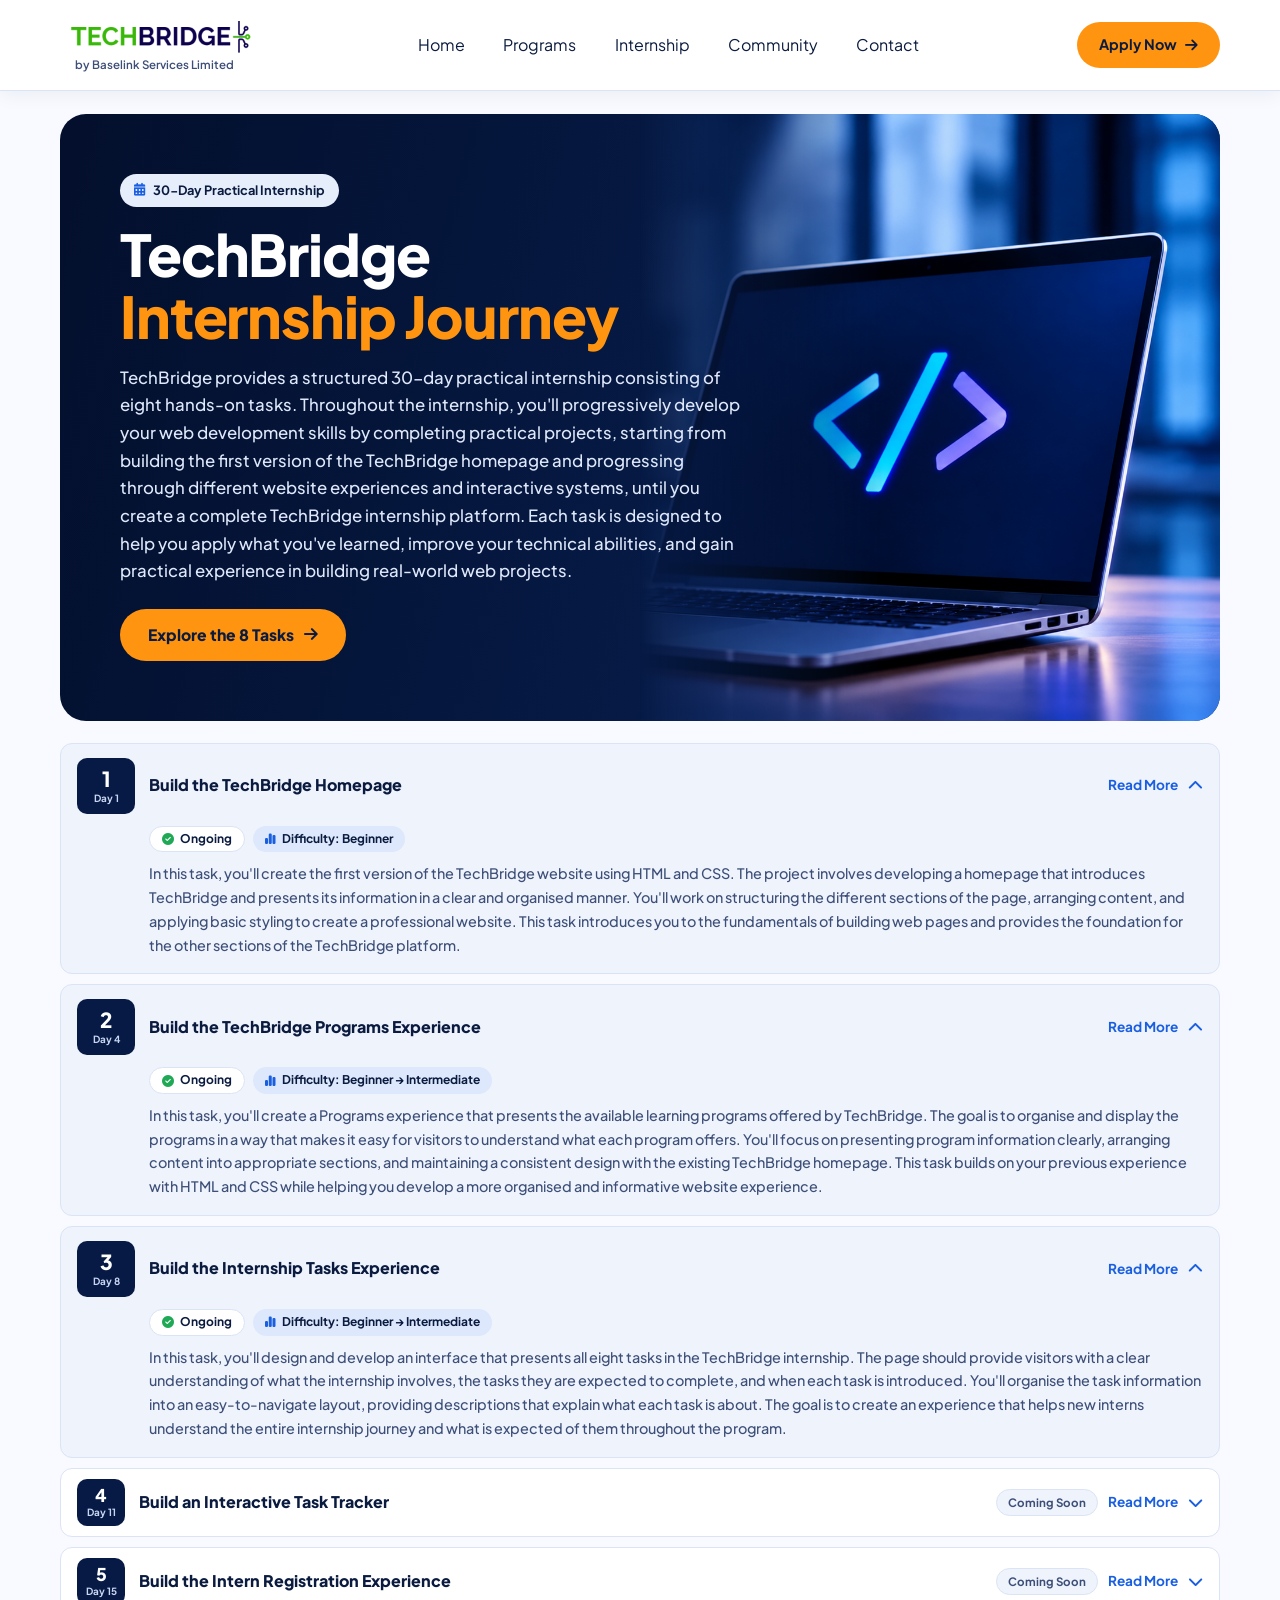
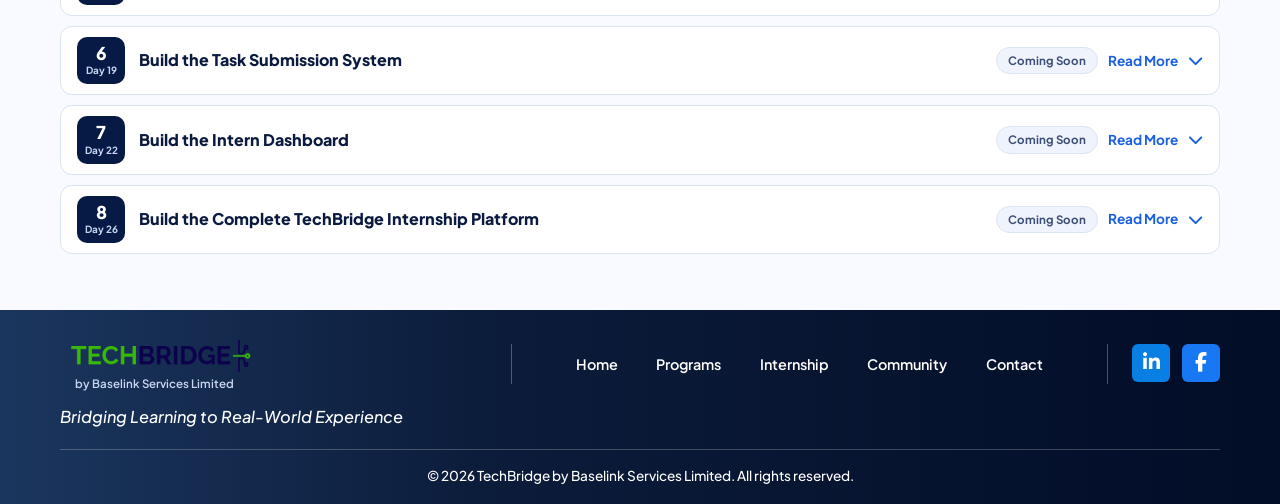
==== internship.html @ 8b92246d "another page add and css update" ====
<!DOCTYPE html>
<html lang="en">
<head>
    <meta charset="UTF-8">
    <meta name="viewport" content="width=device-width, initial-scale=1.0">
    <title>Document</title>

    <link rel="stylesheet" href="main.css">
    <link rel="stylesheet" href="https://cdnjs.cloudflare.com/ajax/libs/font-awesome/6.5.1/css/all.min.css">
    <script src="https://code.jquery.com/jquery-3.7.1.min.js" defer></script>
    <script src="index.js" defer></script>
</head>
<body>

        <!-- ============ WEBSITE HEADER ============ -->
    <header class="site-header">

        <div class="logo-container">

            <img src="./techbridge-logo.png" alt="TechBridge Logo" class="brand-logo">
            <span class="brand-text">
                <span class="brand-parent">by Baselink Services Limited</span>
            </span>
        </div>    
 
        <nav class="header-nav header-toggle" aria-label="Main">
            <ul class="nav-trail">
                <li><a href="./index.html">Home</a></li>
                <li><a href="./programs.html">Programs</a></li>
                <li><a href="./internship.html">Internship</a></li>
                <li><a href="https://forms.gle/ZUnPYYG6onzdQqAy8" target="_blank" rel="noopener noreferrer">Community</a></li>
                <li><a href="#contact">Contact</a></li>
            </ul>
        </nav>
 
        <a href="https://forms.gle/ZUnPYYG6onzdQqAy8" target="_blank" class="header-cta">
            Apply Now
            <i class="fa-solid fa-arrow-right" aria-hidden="true"></i>
        </a>

        <button class="menu-btn" aria-label="Open navigation menu">
            <i class="fa-solid fa-bars"></i>
        </button>
 
    </header>
    
    <main> 

    <!-- HERO SECTION -->
    <section class="hero">

        <div class="hero-content">

            <span class="hero-badge">
                <i class="fa-solid fa-calendar-days"></i>
                30-Day Practical Internship
            </span>

            <h1>
                TechBridge
                <span>Internship Journey</span>
            </h1>

            <p>
                TechBridge provides a structured 30-day practical internship
                consisting of eight hands-on tasks. Throughout the internship,
                you'll progressively develop your web development skills by
                completing practical projects, starting from building the first
                version of the TechBridge homepage and progressing through
                different website experiences and interactive systems, until
                you create a complete TechBridge internship platform. Each
                task is designed to help you apply what you've learned, improve
                your technical abilities, and gain practical experience in
                building real-world web projects.
            </p>

            <a href="#tasks" class="button">
                Explore the 8 Tasks
                <i class="fa-solid fa-arrow-right"></i>
            </a>

        </div>

        <div class="hero-image">
           <img
             src="./Laptop with Glowing Code Brackets.png"
             alt="A laptop on a desk showing a code symbol on its screen"
            >
        </div>

    </section>


    <!-- INTERNSHIP TASKS SECTION -->
    <section class="tasks-section" id="tasks">

        <div class="task-list">


            <!-- TASK 1 -->
            <details class="task-card" open>

                <summary class="task-header">

                    <span class="task-number">1</span>

                    <span class="task-day">Day 1</span>

                    <h3>Build the TechBridge Homepage</h3>

                    <span class="read-more ongoing-readmore">
                        Read More
                        <i class="fa-solid fa-chevron-down"></i>
                    </span>

                </summary>

                <div class="task-details">

                    <div class="task-information">

                        <span class="task-status ongoing">
                            <i class="fa-solid fa-circle-check"></i>
                            Ongoing
                        </span>

                        <span class="task-level">
                            <i class="fa-solid fa-chart-simple"></i>
                            Difficulty: Beginner
                        </span>

                    </div>

                    <p>
                        In this task, you'll create the first version of
                        the TechBridge website using HTML and CSS. The
                        project involves developing a homepage that
                        introduces TechBridge and presents its information
                        in a clear and organised manner. You'll work on
                        structuring the different sections of the page,
                        arranging content, and applying basic styling to
                        create a professional website. This task introduces
                        you to the fundamentals of building web pages and
                        provides the foundation for the other sections
                        of the TechBridge platform.
                    </p>

                </div>

            </details>


            <!-- TASK 2 -->
            <details class="task-card" open>

                <summary class="task-header">

                    <span class="task-number">2</span>

                    <span class="task-day">Day 4</span>

                    <h3>Build the TechBridge Programs Experience</h3>

                    <span class="read-more ongoing-readmore">
                        Read More
                        <i class="fa-solid fa-chevron-down"></i>
                    </span>

                </summary>

                <div class="task-details">

                    <div class="task-information">

                        <span class="task-status ongoing">
                            <i class="fa-solid fa-circle-check"></i>
                            Ongoing
                        </span>

                        <span class="task-level">
                            <i class="fa-solid fa-chart-simple"></i>
                            Difficulty: Beginner → Intermediate
                        </span>

                    </div>

                    <p>
                        In this task, you'll create a Programs experience
                        that presents the available learning programs
                        offered by TechBridge. The goal is to organise
                        and display the programs in a way that makes
                        it easy for visitors to understand what each
                        program offers. You'll focus on presenting
                        program information clearly, arranging content
                        into appropriate sections, and maintaining a
                        consistent design with the existing TechBridge
                        homepage. This task builds on your previous
                        experience with HTML and CSS while helping you
                        develop a more organised and informative
                        website experience.
                    </p>

                </div>

            </details>


            <!-- TASK 3 -->
            <details class="task-card" open>

                <summary class="task-header">

                    <span class="task-number">3</span>

                    <span class="task-day">Day 8</span>

                    <h3>Build the Internship Tasks Experience</h3>

                    <span class="read-more ongoing-readmore">
                        Read More
                        <i class="fa-solid fa-chevron-down"></i>
                    </span>

                </summary>

                <div class="task-details">

                    <div class="task-information">

                        <span class="task-status ongoing">
                            <i class="fa-solid fa-circle-check"></i>
                            Ongoing
                        </span>

                        <span class="task-level">
                            <i class="fa-solid fa-chart-simple"></i>
                            Difficulty: Beginner → Intermediate
                        </span>

                    </div>

                    <p>
                        In this task, you'll design and develop an
                        interface that presents all eight tasks in the
                        TechBridge internship. The page should provide
                        visitors with a clear understanding of what the
                        internship involves, the tasks they are expected
                        to complete, and when each task is introduced.
                        You'll organise the task information into an
                        easy-to-navigate layout, providing descriptions
                        that explain what each task is about. The goal
                        is to create an experience that helps new interns
                        understand the entire internship journey and
                        what is expected of them throughout the program.
                    </p>

                </div>

            </details>


            <!-- TASK 4 -->
            <details class="task-card">

                <summary class="task-header">

                    <span class="task-number">4</span>

                    <span class="task-day">Day 11</span>

                    <h3>Build an Interactive Task Tracker</h3>

                    <span class="read-more">
                        Read More
                        <i class="fa-solid fa-chevron-down"></i>
                    </span>

                </summary>

                <div class="task-details">

                    <div class="task-information">

                        <span class="task-status coming-soon">
                            <i class="fa-regular fa-clock"></i>
                            Coming Soon
                        </span>

                        <span class="task-level">
                            <i class="fa-solid fa-chart-simple"></i>
                            Difficulty: Intermediate
                        </span>

                    </div>

                    <p>
                        In this task, you'll use JavaScript to make the
                        internship task experience interactive and allow
                        interns to track their progress. The task involves
                        introducing functionality that enables users to
                        monitor the tasks they have completed and keep
                        track of their progress throughout the internship.
                        Rather than simply displaying task information,
                        you'll develop an interactive experience that
                        responds to user actions and makes it easier
                        for interns to follow their learning journey.
                    </p>

                </div>

            </details>


            <!-- TASK 5 -->
            <details class="task-card">

                <summary class="task-header">

                    <span class="task-number">5</span>

                    <span class="task-day">Day 15</span>

                    <h3>Build the Intern Registration Experience</h3>

                    <span class="read-more">
                        Read More
                        <i class="fa-solid fa-chevron-down"></i>
                    </span>

                </summary>

                <div class="task-details">

                    <div class="task-information">

                        <span class="task-status coming-soon">
                            <i class="fa-regular fa-clock"></i>
                            Coming Soon
                        </span>

                        <span class="task-level">
                            <i class="fa-solid fa-chart-simple"></i>
                            Difficulty: Intermediate
                        </span>

                    </div>

                    <p>
                        In this task, you'll create a professional
                        registration and onboarding interface for
                        TechBridge interns. The experience should provide
                        a clear and organised way for prospective interns
                        to begin their registration process. You'll focus
                        on presenting the registration interface in a
                        user-friendly manner, arranging the necessary
                        registration elements and ensuring that the
                        process is easy to understand and navigate.
                        The aim is to create a professional entry point
                        through which individuals can begin their
                        TechBridge internship experience.
                    </p>

                </div>

            </details>


            <!-- TASK 6 -->
            <details class="task-card">

                <summary class="task-header">

                    <span class="task-number">6</span>

                    <span class="task-day">Day 19</span>

                    <h3>Build the Task Submission System</h3>

                    <span class="read-more">
                        Read More
                        <i class="fa-solid fa-chevron-down"></i>
                    </span>

                </summary>

                <div class="task-details">

                    <div class="task-information">

                        <span class="task-status coming-soon">
                            <i class="fa-regular fa-clock"></i>
                            Coming Soon
                        </span>

                        <span class="task-level">
                            <i class="fa-solid fa-chart-simple"></i>
                            Difficulty: Intermediate
                        </span>

                    </div>

                    <p>
                        This task involves creating an interface through
                        which interns can prepare and submit their
                        completed task work. You'll develop a structured
                        submission experience that gives interns a
                        dedicated place to present their work for review.
                        The interface should make the submission process
                        understandable and straightforward, allowing
                        users to identify where and how to submit their
                        completed tasks. This adds another important
                        component to the TechBridge platform by providing
                        a dedicated experience for handling internship
                        submissions.
                    </p>

                </div>

            </details>


            <!-- TASK 7 -->
            <details class="task-card">

                <summary class="task-header">

                    <span class="task-number">7</span>

                    <span class="task-day">Day 22</span>

                    <h3>Build the Intern Dashboard</h3>

                    <span class="read-more">
                        Read More
                        <i class="fa-solid fa-chevron-down"></i>
                    </span>

                </summary>

                <div class="task-details">

                    <div class="task-information">

                        <span class="task-status coming-soon">
                            <i class="fa-regular fa-clock"></i>
                            Coming Soon
                        </span>

                        <span class="task-level">
                            <i class="fa-solid fa-chart-simple"></i>
                            Difficulty: Intermediate → Advanced Beginner
                        </span>

                    </div>

                    <p>
                        In this task, you'll create a dashboard that
                        allows interns to view their profile, internship
                        progress, assigned tasks, and submissions.
                        The dashboard should bring these important
                        details together in one organised interface,
                        giving interns a central place to access
                        information about their activities and progress.
                        You'll focus on arranging the different
                        information in a clear and understandable
                        manner, creating an interface that makes it
                        easier for interns to manage and follow their
                        participation in the TechBridge internship.
                    </p>

                </div>

            </details>


            <!-- TASK 8 -->
            <details class="task-card">

                <summary class="task-header">

                    <span class="task-number">8</span>

                    <span class="task-day">Day 26</span>

                    <h3>Build the Complete TechBridge Internship Platform</h3>

                    <span class="read-more">
                        Read More
                        <i class="fa-solid fa-chevron-down"></i>
                    </span>

                </summary>

                <div class="task-details">

                    <div class="task-information">

                        <span class="task-status coming-soon">
                            <i class="fa-regular fa-clock"></i>
                            Coming Soon
                        </span>

                        <span class="task-level">
                            <i class="fa-solid fa-chart-simple"></i>
                            Difficulty: Intermediate → Advanced Beginner
                        </span>

                    </div>

                    <p>
                        This is the final task of the internship. You'll
                        bring together the different components developed
                        throughout the previous tasks to create a complete
                        TechBridge internship platform. This involves
                        combining the homepage, Programs experience,
                        Internship Tasks experience, interactive task
                        tracker, registration experience, task submission
                        system, and intern dashboard into one connected
                        platform. The objective is to bring the individual
                        projects together into a unified website that
                        presents the complete TechBridge internship
                        experience.
                    </p>

                </div>

            </details>


        </div>

    </section>

</main>


    <!-- ============ SITE FOOTER ============ -->
    <footer class="site-footer">
 
        <div class="footer-top">
 
            <div class="footer-identity">
                <a href="./index.html" class="brand-lockup" aria-label="TechBridge by Baselink Services Limited, home">
                     <img src="./techbridge-logo.png" alt="TechBridge Logo" class="brand-logo">
                    <span class="brand-text">
                        <span class="brand-parent">by Baselink Services Limited</span>
                    </span>
                </a>
                <p class="footer-motto">Bridging Learning to Real-World Experience</p>
            </div>
 
            <nav class="footer-nav" aria-label="Footer">
                <ul class="footer-trail">
                    <li><a href="./index.html">Home</a></li>
                    <li><a href="./programs.html">Programs</a></li>
                    <li><a href="./internship.html">Internship</a></li>
                    <li><a href="https://forms.gle/ZUnPYYG6onzdQqAy8" target="_blank" rel="noopener noreferrer">Community</a></li>
                    <li><a href="index.html#contact">Contact</a></li>
                </ul>
            </nav>
 
            <ul class="footer-socials">
                <li>
                    <a href="https://www.linkedin.com/company/techbridge-services/ " target="_blank" rel="noopener" aria-label="TechBridge on LinkedIn">
                        <i class="fa-brands fa-linkedin-in" aria-hidden="true"></i>
                    </a>
                </li>
                <li>
                    <a href="https://www.facebook.com/p/Baselink-Services-100066771475783/" target="_blank" rel="noopener" aria-label="TechBridge on Facebook">
                        <i class="fa-brands fa-facebook-f" aria-hidden="true"></i>
                    </a>
                </li>
            </ul>
 
        </div>
 
        <div class="footer-copyright">
            <small>&copy; 2026 TechBridge by Baselink Services Limited. All rights reserved.</small>
        </div>
 
    </footer>

</body>
</html>
---- main.css ----
/* Keep @import as the very first rule or browsers ignore it */
@import url('https://fonts.googleapis.com/css2?family=Plus+Jakarta+Sans:wght@500;600;700;800&display=swap');

/* =====================================================
   DESIGN TOKENS
===================================================== */
:root {
    /* Navy family (hero, spotlight banner, footer) */
    --navy-950: #030f2c;
    --navy-900: #061a45;
    --navy-800: #0a2a66;

    /* Text */
    --ink: #0b1b3f;
    --ink-soft: #3d4f78;

    /* Accents */
    --blue: #1a5fe0;
    --indigo: #4b3fe0;
    --amber: #ff9410;
    --amber-deep: #f58300;

    /* Surfaces */
    --surface: #f8faff;
    --panel: #eef3fc;
    --panel-edge: #dbe4f5;
    --divider: #b9c4da;

    /* Brand icons */
    --whatsapp: #1fa855;
    --mail-blue: #0b4fd4;
    --linkedin: #0a7fe3;
    --facebook: #1877f2;

    --font-main: 'Plus Jakarta Sans', system-ui, -apple-system, 'Segoe UI', Roboto, sans-serif;

    /* Layout */
    --gutter: clamp(16px, 4.2vw, 52px);
    --page-max: 1160px;
    --bleed: max(var(--gutter), calc((100% - var(--page-max)) / 2));
}


/* =====================================================
   BASE
===================================================== */
*,
*::before,
*::after {
    box-sizing: border-box;
}

html {
    -webkit-text-size-adjust: 100%;
    scroll-behavior: smooth;
}

body {
    margin: 0;
    background: var(--surface);
    color: var(--ink);
    font-family: var(--font-main);
    font-size: 1rem;
    line-height: 1.5;
    -webkit-font-smoothing: antialiased;
}

h1, h2, h3, p, ul {
    margin: 0;
}

ul {
    padding: 0;
    list-style: none;
}

a {
    color: inherit;
    text-decoration: none;
}

img {
    display: block;
    max-width: 100%;
    height: auto;
}

:focus-visible {
    outline: 3px solid var(--amber);
    outline-offset: 3px;
}

.visually-hidden {
    position: absolute;
    width: 1px;
    height: 1px;
    margin: -1px;
    padding: 0;
    overflow: hidden;
    clip: rect(0 0 0 0);
    white-space: nowrap;
    border: 0;
}

.logo-container{
    display: flex;
    flex-direction: column;
}

/* Shared logo + name styles (header and footer) */
.brand-logo {
    width: 200px;
    height: 40px;
    flex-shrink: 0;
    object-fit: cover;
    flex-shrink: 0;
}

.brand-text {
    display: flex;
    flex-direction: column;
    line-height: 1.1;
}

.brand-name {
    font-size: 1.7rem;
    font-weight: 800;
    letter-spacing: -0.02em;
    color: var(--ink);
}

.brand-parent {
    margin-left: 15px;
    font-size: 0.72rem;
    font-weight: 600;
    color: var(--ink-soft);
}


/* =====================================================
   SITE HEADER
===================================================== */
.site-header {
    position: sticky;
    top: 0;
    z-index: 100;
    display: flex;
    align-items: center;
    gap: 12px;
    min-height: 90px;
    padding-inline: var(--bleed);
    background: #fff;
    box-shadow: 0 1px 0 var(--panel-edge), 0 6px 18px rgba(6, 26, 69, 0.05);
}

/* Hamburger: hidden on desktop */
.site-header .fa-bars {
    display: none;
    padding: 8px;
    font-size: 1.6rem;
    color: var(--ink);
    cursor: pointer;
}

.header-nav {
    margin-inline: auto;
}

.nav-trail {
    display: flex;
    align-items: center;
    gap: clamp(1.4rem, 3vw, 2.6rem);
}

.nav-list {
    position: relative;
    display: block;
    padding-block: 25px;
    font-size: 0.95rem;
    font-weight: 600;
    color: var(--ink);
    transition: color 0.2s ease;
}

.nav-list:hover {
    color: var(--blue);
}

/* Active page underline */
.nav-list[aria-current="page"]::after {
    content: "";
    position: absolute;
    right: -6px;
    bottom: 0;
    left: -6px;
    height: 3px;
    border-radius: 3px 3px 0 0;
    background: var(--blue);
}

.header-cta {
    display: inline-flex;
    align-items: center;
    gap: 8px;
    padding: 12px 22px;
    border-radius: 999px;
    background: var(--amber);
    color: var(--ink);
    font-size: 0.9rem;
    font-weight: 700;
    white-space: nowrap;
    transition: background 0.2s ease;
}

.header-cta:hover {
    background: var(--amber-deep);
}

.menu-btn{
    display: none;
}


/* =====================================================
   HERO
===================================================== */
.hero-stage {
    position: relative;
    overflow: hidden;
    padding: clamp(48px, 6vw, 70px) var(--bleed) clamp(72px, 9vw, 112px);
    background: linear-gradient(105deg, var(--navy-950) 0%, var(--navy-900) 55%, var(--navy-800) 100%);
    color: #fff;
}

/* Curved white edge along the bottom of the hero */
.hero-stage::after {
    content: "";
    position: absolute;
    right: -10%;
    bottom: -25px;
    left: -10%;
    z-index: 3;
    height: clamp(36px, 6vw, 80px);
    border-radius: 50% 50% 0 0 / 100% 100% 0 0;
    background: var(--surface);
}

.hero-pitch {
    position: relative;
    z-index: 2;
    max-width: 640px;
}

.hero-title {
    font-weight: 800;
    line-height: 1.08;
    letter-spacing: -0.02em;
}

.hero-brandname,
.hero-promise {
    display: block;
}

.hero-brandname {
    font-size: clamp(2.5rem, 5.2vw, 4rem);
}

.hero-promise {
    margin-top: 4px;
    font-size: clamp(1.7rem, 4.1vw, 3.1rem);
}

.hero-promise-highlight {
    color: var(--amber);
}

.hero-lede {
    max-width: 30em;
    margin-top: 22px;
    font-size: clamp(1rem, 1.7vw, 1.3rem);
    font-weight: 500;
    line-height: 1.45;
}

.hero-enroll {
    display: inline-flex;
    align-items: center;
    gap: 10px;
    margin-top: 28px;
    padding: 15px 30px;
    border-radius: 999px;
    background: var(--amber);
    color: var(--ink);
    font-size: 1.05rem;
    font-weight: 800;
    transition: background 0.2s ease;
}

.hero-enroll:hover {
    background: var(--amber-deep);
}

/* Photo sits on the right and fades into the navy */
.hero-scene {
    position: absolute;
    top: 0;
    right: 0;
    bottom: 0;
    z-index: 1;
    width: 62%;
    -webkit-mask-image: linear-gradient(to right, transparent 0%, #000 40%);
    mask-image: linear-gradient(to right, transparent 0%, #000 40%);
}

.hero-scene img {
    width: 100%;
    height: 100%;
    object-fit: cover;
    object-position: center right;
}


/* =====================================================
   PROGRAMS
===================================================== */
.track-picker,
.internship-spotlight,
.reach-out {
    width: min(100% - 2 * var(--gutter), var(--page-max));
    margin-inline: auto;
}

.track-picker {
    padding-top: 22px;
}

.track-picker-intro {
    text-align: center;
}

.tracks-title {
    display: flex;
    align-items: center;
    justify-content: center;
    gap: 22px;
    font-size: clamp(1.7rem, 3vw, 2.2rem);
    font-weight: 800;
    letter-spacing: -0.01em;
}

.tracks-title::before,
.tracks-title::after {
    content: "";
    flex: 0 1 140px;
    height: 1px;
    background: var(--divider);
}

.track-picker-intro p {
    margin-top: 6px;
    font-size: 1.05rem;
    font-weight: 500;
}

.track-list {
    display: grid;
    grid-template-columns: repeat(2, minmax(0, 1fr));
    gap: 22px;
    margin-top: 22px;
}

.track-link {
    position: relative;
    display: grid;
    grid-template-columns: 90px 1fr auto;
    align-items: center;
    gap: 22px;
    height: 100%;
    padding: 22px 30px;
    border: 1px solid var(--panel-edge);
    border-radius: 16px;
    background: var(--panel);
    transition: border-color 0.2s ease, box-shadow 0.2s ease;
}

.track-link:hover {
    border-color: #b6c8ee;
    box-shadow: 0 8px 22px rgba(26, 95, 224, 0.1);
}

.track-icon {
    display: grid;
    place-items: center;
    font-size: 3.1rem;
    line-height: 1;
}

.track-icon-data {
    color: var(--blue);
}

.track-icon-web {
    color: var(--indigo);
}

.track-summary {
    display: block;
}

.track-name {
    font-size: clamp(1.15rem, 2vw, 1.45rem);
    font-weight: 800;
    line-height: 1.2;
}

.track-summary p {
    margin-top: 4px;
    font-size: 1.02rem;
    font-weight: 500;
}

.track-go {
    font-size: 1.7rem;
    color: var(--indigo);
}


/* =====================================================
   INTERNSHIP BANNER
===================================================== */
.internship-spotlight {
    display: grid;
    grid-template-columns: 1.35fr 1fr;
    align-items: center;
    margin-top: 34px;
    margin-bottom: 20px;
    padding: 34px clamp(24px, 5vw, 58px);
    border-radius: 28px;
    background:
        radial-gradient(circle at 100% 100%, rgba(40, 110, 230, 0.32) 0 14%, transparent 14.4%),
        radial-gradient(circle at 100% 100%, rgba(40, 110, 230, 0.18) 0 24%, transparent 24.4%),
        linear-gradient(110deg, var(--navy-950), var(--navy-900) 70%, #0a2f78);
    color: #fff;
}

.spotlight-badge {
    display: inline-block;
    margin-bottom: 16px;
    padding: 6px 18px;
    border: 1.5px solid #fff;
    border-radius: 999px;
    font-size: 1rem;
    font-weight: 700;
}

.spotlight-title {
    max-width: 16em;
    font-size: clamp(1.6rem, 3vw, 2.2rem);
    font-weight: 800;
    line-height: 1.15;
    letter-spacing: -0.01em;
    margin-bottom: 20px;
}

.spotlight-detail {
    max-width: 30em;
    margin-top: 14px;
    font-size: 1.1rem;
    font-weight: 500;
    line-height: 1.4;
}

.spotlight-actions {
    display: flex;
    flex-direction: column;
    align-items: center;
    justify-content: center;
    align-self: stretch;
    margin-block: 10px;
    border-left: 1px solid rgba(255, 255, 255, 0.4);
}

.spotlight-apply {
    display: inline-flex;
    align-items: center;
    gap: 12px;
    padding: 20px 52px;
    border-radius: 999px;
    background: var(--amber);
    color: #fff;
    font-size: 1.35rem;
    font-weight: 800;
    transition: background 0.2s ease;
}

.spotlight-apply:hover {
    background: var(--amber-deep);
}


/* =====================================================
   COMMUNITY & CONTACT
===================================================== */
.reach-out {
    padding-block: 28px 44px;
}

.reach-out-list {
    display: grid;
    grid-template-columns: repeat(2, minmax(0, 1fr));
}

.reach-out-item + .reach-out-item {
    border-left: 1px solid var(--divider);
}

.reach-out-link {
    display: grid;
    grid-template-columns: auto 1fr auto;
    align-items: center;
    gap: 22px;
    height: 100%;
    padding: 14px clamp(16px, 3vw, 40px);
}

.reach-out-icon {
    display: grid;
    place-items: center;
    width: 72px;
    height: 72px;
    border-radius: 50%;
    color: #fff;
    font-size: 2.1rem;
}

.reach-out-icon-chat {
    background: var(--whatsapp);
}

.reach-out-icon-mail {
    background: linear-gradient(135deg, #1a6cf0, var(--mail-blue));
    font-size: 1.8rem;
}

.reach-out-copy {
    display: block;
    font-size: 1.02rem;
    font-weight: 500;
    line-height: 1.35;
}

.reach-out-heading {
    display: block;
    margin-bottom: 4px;
    font-size: clamp(1.1rem, 1.9vw, 1.4rem);
    font-weight: 800;
}

.reach-out-email {
    display: inline-block;
    color: #4a5f8a;
    text-decoration: underline;
    text-underline-offset: 4px;
    overflow-wrap: anywhere;
}

.reach-out-email:hover {
    color: var(--blue);
}

.reach-out-go {
    font-size: 1.6rem;
    color: var(--indigo);
}


/* =====================================================
   SITE FOOTER
===================================================== */
.site-footer {
    padding: 28px var(--bleed) 18px;
    background: linear-gradient(
        to right,
        #1b365e 0%,
        #0b1b39 40%,
        #020d27 100%
    );
    color: #fff;
}

.footer-top {
    display: grid;
    grid-template-columns: 1fr 1.4fr auto;
    grid-template-areas: "identity trail socials";
    align-items: start;
    gap: 24px;
}

.footer-identity {
    grid-area: identity;
}

.footer-identity .brand-lockup {
    display: flex;
    flex-direction: column;
    justify-content: flex-start;
    align-items: flex-start;
}

.site-footer .brand-logo {
    width: 200px;
}

.site-footer .brand-name {
    color: #fff;
    font-size: 1.6rem;
}

.site-footer .brand-parent {
    color: #c9d6f2;
}

.footer-motto {
    margin-top: 14px;
    font-size: 1.02rem;
    font-style: italic;
    font-weight: 500;
}

.footer-nav {
    grid-area: trail;
    margin-top: 6px;
    padding-block: 8px;
    border-inline: 1px solid rgba(255, 255, 255, 0.28);
}

.footer-trail {
    display: flex;
    flex-wrap: wrap;
    align-items: center;
    justify-content: center;
    gap: 10px clamp(1.2rem, 3vw, 2.6rem);
}

.footer-trail a {
    font-size: 0.9rem;
    font-weight: 600;
    transition: color 0.2s ease;
}

.footer-trail a:hover {
    color: var(--amber);
}

.footer-socials {
    grid-area: socials;
    display: flex;
    gap: 12px;
    margin-top: 6px;
}

.footer-socials a {
    display: grid;
    place-items: center;
    width: 38px;
    height: 38px;
    border-radius: 6px;
    color: #fff;
    font-size: 1.2rem;
    transition: transform 0.2s ease;
}

.footer-socials a:hover {
    transform: translateY(-2px);
}

.footer-socials li:nth-child(1) a {
    background: var(--linkedin);
}

.footer-socials li:nth-child(2) a {
    background: var(--facebook);
}

.footer-copyright {
    display: flex;
    justify-content: center;
    gap: 8px 24px;
    margin-top: 20px;
    padding-top: 16px;
    border-top: 1px solid rgba(255, 255, 255, 0.22);
}

.footer-copyright small {
    font-size: 0.85rem;
    font-weight: 500;
}


/* =====================================================
   TABLET  (up to 899px)
===================================================== */
@media (max-width: 899px) {

    /* ---------- Header ---------- */
    .site-header {
        min-height: 68px;
        padding-left: 10px;
    }

    .brand-name {
        font-size: 1.35rem;
    }

    .header-cta {
        display: none;
        margin-left: auto;
    }


    /* ---------- Hero: image stacks under the text ---------- */
    .hero-stage {
        display: flex;
        flex-direction: column;
        padding-bottom: 0;
    }

    .hero-pitch {
        max-width: none;
    }

    .hero-scene {
        position: relative;
        width: auto;
        height: clamp(210px, 48vw, 340px);
        margin: 28px calc(var(--bleed) * -1) 0;
        -webkit-mask-image: linear-gradient(to bottom, transparent 0%, #000 45%);
        mask-image: linear-gradient(to bottom, transparent 0%, #000 45%);
    }

    .hero-stage::after {
        height: clamp(28px, 6vw, 48px);
    }

    /* ---------- Footer: logo + socials on top, links below ---------- */
    .footer-top {
        grid-template-columns: 1fr auto;
        grid-template-areas:
            "identity socials"
            "trail    trail";
    }

    .footer-nav {
        margin-top: 0;
        border-inline: 0;
        border-top: 1px solid rgba(255, 255, 255, 0.22);
        padding-top: 18px;
    }

    .footer-trail {
        justify-content: flex-start;
    }
}


/* =====================================================
   MOBILE  (up to 767px)
===================================================== */
@media (max-width: 767px) {

    .brand-logo{
        width: 160px;
        height: 36px
    }

    .track-list {
        grid-template-columns: 1fr;
        gap: 14px;
    }

    .track-link {
        grid-template-columns: 64px 1fr auto;
        gap: 16px;
        padding: 18px 20px;
    }

    .track-icon {
        font-size: 2.4rem;
    }

    .tracks-title::before,
    .tracks-title::after {
        flex-basis: 40px;
    }

    /* Banner stacks, divider moves above the button */
    .internship-spotlight {
        grid-template-columns: 1fr;
        gap: 24px;
        padding: 28px 22px;
        border-radius: 22px;
    }

    .spotlight-actions {
        align-self: auto;
        margin-block: 0;
        padding-top: 24px;
        border-top: 1px solid rgba(255, 255, 255, 0.4);
        border-left: 0;
    }

    .spotlight-apply {
        padding: 16px 40px;
        font-size: 1.15rem;
    }

    /* Contact blocks stack */
    .reach-out-list {
        grid-template-columns: 1fr;
    }

    .reach-out-item + .reach-out-item {
        border-top: 1px solid var(--divider);
        border-left: 0;
    }

    .reach-out-link {
        gap: 16px;
        padding: 20px 4px;
    }

    .reach-out-icon {
        width: 58px;
        height: 58px;
        font-size: 1.7rem;
    }

    .footer-copyright {
        flex-direction: column;
    }

    .header-cta{
        display: none;
    }
}


/* =====================================================
   SMALL PHONES  (up to 599px)
===================================================== */
@media (max-width: 599px) {

    /* Header keeps only logo, name and hamburger */
    .header-cta {
        display: none;
    }

    .site-header .fa-bars {
        margin-left: auto;
    }

    .brand-parent {
        font-size: 0.62rem;
    }

    .hero-enroll {
        padding: 14px 24px;
        font-size: 0.98rem;
    }

    .site-footer .brand-logo{
        width: 140px;
        height: 32px;
    }

    .site-footer .brand-parent{
         margin-left: 10px;
    }

     .header-nav {
        display: none;
    }

    .header-nav.active{
        display:block;
        position: absolute;
        top: 100%;
        left: 0%;
        right: 0;
        background-color: #fff;
    }

    .nav-trail{
        flex-direction: column;
        align-items: flex-start;
        margin-left: 10px;
        gap: 10px;
    }

    .site-header .fa-bars{
        display: block;
    }

    .menu-btn {
        display: block;
        border: none;
        background: none;
    }

    .site-header{
        display: flex;
        justify-content: space-between
    }
}


/* =====================================================
   LARGE SCREENS  (1400px and up)
===================================================== */
@media (min-width: 1400px) {

    :root {
        --page-max: 1240px;
    }
}






/*==========================
   Task 2: Program Page
===========================*/


.techbridge-programs-page {
    --programs-pill: #d3e0fb;
    --programs-chip: #e6eefb;
    --programs-card-edge: #d5e2f8;
    --programs-card-rule: #e4ecf8;

    position: relative;
    overflow: hidden;
    overflow: clip;
    padding: 30px var(--bleed) 56px;
    background: var(--surface);
}

/* Keep real content above the decorative ribbons */
.techbridge-programs-page > * {
    position: relative;
    z-index: 1;
}


/* =====================================================
   DECORATIVE DIAGONAL RIBBONS (top right)
===================================================== */
.techbridge-programs-page::before,
.techbridge-programs-page::after {
    content: "";
    position: absolute;
    z-index: 0;
    border-radius: 999px;
    transform: rotate(45deg);
    pointer-events: none;
}

.techbridge-programs-page::before {
    top: -194px;
    right: 12%;
    width: 120px;
    height: 520px;
    background: linear-gradient(to top, rgba(160, 192, 246, 0.6), rgba(196, 217, 252, 0.28));
}

.techbridge-programs-page::after {
    top: -144px;
    right: -1%;
    width: 150px;
    height: 520px;
    background: linear-gradient(to top, rgba(150, 185, 245, 0.55), rgba(206, 223, 252, 0.2));
}


/* =====================================================
   BACK LINK
===================================================== */
.programs-home-link {
    display: inline-flex;
    align-items: center;
    gap: 8px;
    margin: 0 0 16px 24px;
    font-size: 0.88rem;
    font-weight: 600;
    color: var(--ink-soft);
    transition: color 0.2s ease;
}

.programs-home-link:hover {
    color: var(--blue);
}


/* =====================================================
   PAGE INTRODUCTION
===================================================== */
.programs-introduction {
    padding-inline: 24px;
}

.programs-eyebrow {
    display: inline-block;
    padding: 6px 16px;
    border-radius: 999px;
    background: var(--programs-pill);
    color: var(--ink);
    font-size: 0.82rem;
    font-weight: 800;
    letter-spacing: 0.04em;
}

.programs-main-heading {
    margin-top: 10px;
    font-size: clamp(2.3rem, 6vw, 4.1rem);
    font-weight: 800;
    line-height: 1.05;
    letter-spacing: -0.03em;
    color: var(--ink);
}

.programs-main-heading span {
    color: var(--amber-deep);
}

.programs-intro-description {
    max-width: 27em;
    margin-top: 14px;
    font-size: clamp(1rem, 1.9vw, 1.25rem);
    font-weight: 500;
    line-height: 1.4;
    color: var(--ink-soft);
}


/* =====================================================
   LEARNING PATH
===================================================== */
.learning-path-section {
    margin-top: clamp(26px, 4vw, 40px);
}

.learning-path-introduction {
    text-align: center;
}

.learning-path-introduction h2 {
    font-size: clamp(1.5rem, 3vw, 2.1rem);
    font-weight: 800;
    line-height: 1.15;
    letter-spacing: -0.02em;
    color: var(--ink);
}

.learning-path-introduction p {
    margin-top: 4px;
    font-size: clamp(0.98rem, 1.6vw, 1.12rem);
    font-weight: 500;
    color: var(--ink-soft);
}

.programs-learning-grid {
    display: grid;
    grid-template-columns: repeat(2, minmax(0, 1fr));
    gap: 22px;
    margin-top: 22px;
}


/* =====================================================
   PROGRAM CARD
===================================================== */
.program-card {
    display: flex;
    flex-direction: column;
    justify-content: space-between;
    overflow: hidden;
    border: 1px solid var(--programs-card-edge);
    border-radius: 22px;
    background: #fff;
    box-shadow: 0 4px 18px rgba(26, 95, 224, 0.05);
    transition: transform 0.25s ease, box-shadow 0.25s ease, border-color 0.25s ease;
}

.program-card:hover {
    transform: translateY(-3px);
    border-color: #b9cff4;
    box-shadow: 0 12px 28px rgba(26, 95, 224, 0.1);
}

.program-card-content {
    padding: 24px 24px 20px;
}


.program-card-overview {
    display: flex;
    align-items: flex-start;
    gap: 22px;
}

/* Icon tile */
.program-icon {
    display: grid;
    flex: 0 0 82px;
    place-items: center;
    width: 82px;
    height: 82px;
    border-radius: 18px;
    background: #d6e3fb;
    color: var(--navy-900);
    font-size: 2.4rem;
    line-height: 1;
}

.program-card-details {
    min-width: 0;
}

.program-category {
    display: inline-block;
    padding: 4px 12px;
    border-radius: 999px;
    background: var(--programs-pill);
    color: var(--ink);
    font-size: 0.78rem;
    font-weight: 800;
    letter-spacing: 0.02em;
}

.program-card-details h3 {
    margin-top: 4px;
    font-size: clamp(1.4rem, 2.4vw, 1.7rem);
    font-weight: 800;
    line-height: 1.1;
    letter-spacing: -0.02em;
    color: var(--ink);
}

.program-card-details p {
    margin-top: 8px;
    max-width: 30em;
    font-size: 1rem;
    font-weight: 500;
    line-height: 1.4;
    color: var(--ink-soft);
}

/* Skill chips */
.program-skills-list {
    display: flex;
    flex-wrap: wrap;
    gap: 8px;
    margin-top: 20px;
}

.program-skills-list li {
    padding: 7px 15px;
    border-radius: 999px;
    background: var(--programs-chip);
    color: var(--ink);
    font-size: 0.82rem;
    font-weight: 500;
    line-height: 1.3;
}

/* Bottom strip: motto + link */
.program-card-action {
    display: flex;
    align-items: center;
    justify-content: space-between;
    gap: 12px 16px;
    padding: 16px 24px;
    border-top: 1px solid var(--programs-card-rule);
}

.program-card-action p {
    font-size: 0.95rem;
    font-weight: 600;
    line-height: 1.35;
    color: var(--ink);
}

.program-explore-link {
    display: inline-flex;
    align-items: center;
    gap: 8px;
    flex-shrink: 0;
    font-size: 0.98rem;
    font-weight: 800;
    white-space: nowrap;
    color: var(--amber-deep);
    transition: gap 0.2s ease, color 0.2s ease;
}

.program-explore-link:hover {
    gap: 12px;
    color: #d86f00;
}


/* =====================================================
   INTERNSHIP APPLICATION BANNER
===================================================== */
.internship-application-banner {
    display: flex;
    align-items: center;
    justify-content: space-between;
    gap: 20px 32px;
    margin-top: 28px;
    padding: 28px clamp(22px, 3.2vw, 40px);
    border-radius: 22px;
    background:
        linear-gradient(
            115deg,
            transparent 50%,
            rgba(255, 255, 255, 0.04) 50% 64%,
            transparent 64% 68%,
            rgba(255, 255, 255, 0.05) 68% 84%,
            transparent 84%
        ),
        linear-gradient(100deg, #0a1a42 0%, var(--navy-900) 60%, #0a2a66 100%);
    color: #fff;
}

.internship-banner-message h2 {
    font-size: clamp(1.4rem, 2.6vw, 1.8rem);
    font-weight: 800;
    line-height: 1.2;
    letter-spacing: -0.01em;
}

.internship-banner-message h2 span {
    color: var(--amber);
}

.internship-banner-message p {
    margin-top: 4px;
    font-size: clamp(0.98rem, 1.6vw, 1.12rem);
    font-weight: 500;
    color: #e8eefc;
}

.internship-application-link {
    display: inline-flex;
    align-items: center;
    gap: 10px;
    flex-shrink: 0;
    padding: 17px 30px;
    border-radius: 16px;
    background: var(--amber);
    color: var(--ink);
    font-size: 1rem;
    font-weight: 800;
    white-space: nowrap;
    transition: background 0.2s ease;
}

.internship-application-link:hover {
    background: var(--amber-deep);
}


/* =====================================================
   TABLET  (up to 899px): cards stack in one column
===================================================== */
@media (max-width: 899px) {

    .programs-learning-grid {
        grid-template-columns: 1fr;
        gap: 18px;
    }

    .techbridge-programs-page::before {
        right: 8%;
        width: 90px;
        height: 400px;
    }

    .techbridge-programs-page::after {
        right: -4%;
        width: 110px;
        height: 400px;
    }

}


/* =====================================================
   MOBILE  (up to 767px)
===================================================== */
@media (max-width: 767px) {

    .techbridge-programs-page {
        padding-top: 22px;
        padding-bottom: 40px;
    }

    .programs-home-link {
        margin-left: 4px;
    }

    .programs-introduction {
        padding-inline: 4px;
    }

    .program-card-content {
        padding: 20px 18px 16px;
    }

    .program-card-overview {
        gap: 16px;
    }

    .program-icon {
        flex-basis: 64px;
        width: 64px;
        height: 64px;
        border-radius: 15px;
        font-size: 1.9rem;
    }

    .program-card-action {
        padding: 14px 18px;
    }

    /* Banner stacks, button fills the width */
    .internship-application-banner {
        flex-direction: column;
        align-items: stretch;
        gap: 20px;
        padding: 24px 20px;
        border-radius: 20px;
    }

    .internship-application-link {
        justify-content: center;
        white-space: normal;
        text-align: center;
    }
}


/* =====================================================
   SMALL PHONES  (up to 599px)
===================================================== */
@media (max-width: 599px) {

    .techbridge-programs-page::before,
    .techbridge-programs-page::after {
        opacity: 0.55;
    }

    .programs-eyebrow {
        font-size: 0.74rem;
    }

    .program-card-overview {
        flex-direction: column;
        gap: 14px;
    }

    .program-skills-list {
        gap: 6px;
        margin-top: 16px;
    }

    .program-skills-list li {
        padding: 6px 12px;
        font-size: 0.78rem;
    }

    .program-card-action {
        flex-direction: column;
        align-items: flex-start;
    }
}








/*==========================
   Internship Tasks Page
===========================*/


/* =====================================================
   HERO
===================================================== */
.hero {
    position: relative;
    overflow: hidden;
    width: min(100% - 2 * var(--gutter), var(--page-max));
    margin: 24px auto 0;
    padding: clamp(28px, 5vw, 60px);
    border-radius: 26px;
    background: linear-gradient(105deg, var(--navy-950) 0%, var(--navy-900) 55%, var(--navy-800) 100%);
    color: #fff;
}

.hero .hero-content {
    position: relative;
    z-index: 2;
    max-width: 620px;
}

.hero .hero-badge {
    display: inline-flex;
    align-items: center;
    gap: 8px;
    padding: 7px 14px;
    border-radius: 999px;
    background: #e6eefc;
    color: var(--ink);
    font-size: 0.8rem;
    font-weight: 700;
}

.hero .hero-badge i {
    color: var(--blue);
}

.hero h1 {
    margin-top: 16px;
    font-size: clamp(2.2rem, 4.6vw, 3.6rem);
    font-weight: 800;
    line-height: 1.08;
    letter-spacing: -0.02em;
    color: #fff;
}

.hero h1 span {
    display: block;
    color: var(--amber);
}

.hero .hero-content p {
    max-width: 38em;
    margin-top: 16px;
    font-size: clamp(0.92rem, 1.5vw, 1.05rem);
    font-weight: 500;
    line-height: 1.65;
    color: #dfe8fb;
}

.hero .button {
    display: inline-flex;
    align-items: center;
    gap: 10px;
    margin-top: 24px;
    padding: 14px 28px;
    border-radius: 999px;
    background: var(--amber);
    color: var(--ink);
    font-size: 0.98rem;
    font-weight: 800;
    transition: background 0.2s ease;
}

.hero .button:hover {
    background: var(--amber-deep);
}

/* Laptop photo on the right, fading into the navy */
.hero .hero-image {
    position: absolute;
    top: 0;
    right: 0;
    bottom: 0;
    z-index: 1;
    width: 50%;
    -webkit-mask-image: linear-gradient(to right, transparent 0%, #000 42%);
    mask-image: linear-gradient(to right, transparent 0%, #000 42%);
}

.hero .hero-image img {
    width: 100%;
    height: 100%;
    object-fit: cover;
    object-position: center right;
}


/* =====================================================
   TASKS SECTION
===================================================== */
.tasks-section {
    width: min(100% - 2 * var(--gutter), var(--page-max));
    margin: 22px auto 0;
    padding-bottom: 56px;
}

.tasks-section .task-list {
    display: flex;
    flex-direction: column;
    gap: 10px;
}


/* =====================================================
   TASK CARD (collapsed by default, expanded when [open])
===================================================== */
.task-card {
    --badge-w: 48px;
    --badge-gap: 14px;

    padding: 10px 16px;
    border: 1px solid var(--panel-edge);
    border-radius: 12px;
    background: #fff;
}

.task-card[open] {
    --badge-w: 58px;

    padding: 14px 16px 16px;
    background: var(--panel);
}

/* ---------- Header row ---------- */
.task-header {
    display: grid;
    grid-template-columns: auto 1fr auto;
    grid-template-rows: auto auto;
    column-gap: var(--badge-gap);
    align-items: center;
    cursor: pointer;
    list-style: none;
}

.task-header::-webkit-details-marker {
    display: none;
}

/* Number and day stack into one navy tile */
.task-header .task-number,
.task-header .task-day {
    grid-column: 1;
    width: var(--badge-w);
    background: var(--navy-900);
    text-align: center;
}

.task-header .task-number {
    grid-row: 1;
    padding-top: 7px;
    border-radius: 10px 10px 0 0;
    color: #fff;
    font-size: 1.1rem;
    font-weight: 800;
    line-height: 1.1;
}

.task-header .task-day {
    grid-row: 2;
    padding: 2px 0 7px;
    border-radius: 0 0 10px 10px;
    color: #c9d6f2;
    font-size: 0.62rem;
    font-weight: 700;
    line-height: 1.2;
}

.task-card[open] .task-header .task-number {
    padding-top: 10px;
    font-size: 1.3rem;
}

.task-card[open] .task-header .task-day {
    padding-bottom: 9px;
}

.task-header h3 {
    grid-column: 2;
    grid-row: 1 / span 2;
    font-size: 1rem;
    font-weight: 800;
    line-height: 1.3;
    color: var(--ink);
}

.task-header:hover h3 {
    color: var(--blue);
}

/* ---------- "Read More" + chevron ---------- */
.task-header .read-more {
    grid-column: 3;
    grid-row: 1 / span 2;
    display: inline-flex;
    align-items: center;
    gap: 10px;
    font-size: 0.85rem;
    font-weight: 700;
    color: var(--blue);
}

.task-header .read-more i {
    font-size: 0.95rem;
}

.task-card[open] .read-more i {
    transform: rotate(180deg);
}


.task-card:not([open]) .read-more::before {
    content: "Coming Soon";
    padding: 4px 11px;
    border: 1px solid var(--panel-edge);
    border-radius: 999px;
    background: var(--panel);
    color: var(--ink-soft);
    font-size: 0.72rem;
    font-weight: 700;
    white-space: nowrap;
}

  .task-card:not([open]) .ongoing-readmore::before {

    content: "Ongoing";
    padding: 4px 11px;
    border: 1px solid var(--panel-edge);
    border-radius: 999px;
    background: var(--panel);
    color: var(--ink-soft);
    font-size: 0.72rem;
    font-weight: 700;
    white-space: nowrap;
   }


/* ---------- Expanded content ---------- */
.task-details {
    padding: 12px 0 0 calc(var(--badge-w) + var(--badge-gap));
}

.task-information {
    display: flex;
    flex-wrap: wrap;
    gap: 8px;
}

.task-information .task-status,
.task-information .task-level {
    display: inline-flex;
    align-items: center;
    gap: 6px;
    padding: 4px 12px;
    border-radius: 999px;
    color: var(--ink);
    font-size: 0.75rem;
    font-weight: 700;
    line-height: 1.4;
}

.task-information .task-status {
    border: 1px solid var(--panel-edge);
    background: #fff;
}

.task-information .task-status i {
    color: var(--whatsapp);
}

.task-information .task-status.coming-soon i {
    color: var(--ink-soft);
}

.task-information .task-level {
    background: #dde8fc;
}

.task-information .task-level i {
    color: var(--blue);
}

.task-details > p {
    margin-top: 10px;
    font-size: 0.9rem;
    font-weight: 500;
    line-height: 1.65;
    color: var(--ink-soft);
}


/* =====================================================
   TABLET  (up to 899px)
===================================================== */
@media (max-width: 899px) {

    .hero .hero-content {
        max-width: 58%;
    }

    .hero .hero-image {
        width: 46%;
    }
}


/* =====================================================
   MOBILE  (up to 767px)
===================================================== */
@media (max-width: 767px) {

    .hero {
        border-radius: 22px;
    }

    .hero .hero-content {
        max-width: none;
    }

    .hero .hero-image {
        bottom: auto;
        width: 62%;
        height: 210px;
        -webkit-mask-image:
            linear-gradient(to right, transparent 0%, #000 45%),
            linear-gradient(to bottom, #000 55%, transparent 100%);
        -webkit-mask-composite: source-in;
        mask-image:
            linear-gradient(to right, transparent 0%, #000 45%),
            linear-gradient(to bottom, #000 55%, transparent 100%);
        mask-composite: intersect;
    }

    .hero h1 {
        font-size: clamp(1.9rem, 6vw, 2.6rem);
    }

    .task-header .read-more {
        font-size: 0;
    }

    .task-header .read-more i {
        font-size: 1rem;
    }

    .task-card:not([open]) .read-more::before {
        font-size: 0.7rem;
    }
}


/* =====================================================
   SMALL PHONES  (up to 599px)
===================================================== */
@media (max-width: 599px) {

    .hero {
        padding: 22px 18px 26px;
        border-radius: 18px;
    }

    .hero .hero-badge {
        padding: 6px 12px;
        font-size: 0.74rem;
    }

    .hero h1 {
        margin-top: 14px;
        font-size: 1.7rem;
    }

    .hero .button {
        padding: 12px 22px;
        font-size: 0.92rem;
    }

    .task-card {
        --badge-w: 42px;
        --badge-gap: 12px;

        padding: 10px 12px;
    }

    .task-card[open] {
        --badge-w: 50px;

        padding: 12px 12px 14px;
    }

    .task-header h3 {
        font-size: 0.92rem;
    }

    .task-card:not([open]) .read-more::before {
        padding: 3px 8px;
        font-size: 0.64rem;
    }

    .task-card:not([open]) .ongoing-readmore::before{
        font-size: 0.7rem;
    }

    .task-header .read-more {
        gap: 6px;
    }

    .task-details > p {
        font-size: 0.86rem;
    }
}


/* =====================================================
   LARGE SCREENS  (1400px and up)
===================================================== */
@media (min-width: 1400px) {

    .hero {
        padding: 72px;
    }

    .hero h1 {
        font-size: 4rem;
    }

    .hero .hero-content p {
        font-size: 1.15rem;
    }

    .task-header h3 {
        font-size: 1.1rem;
    }

    .task-details > p {
        font-size: 1rem;
    }
}
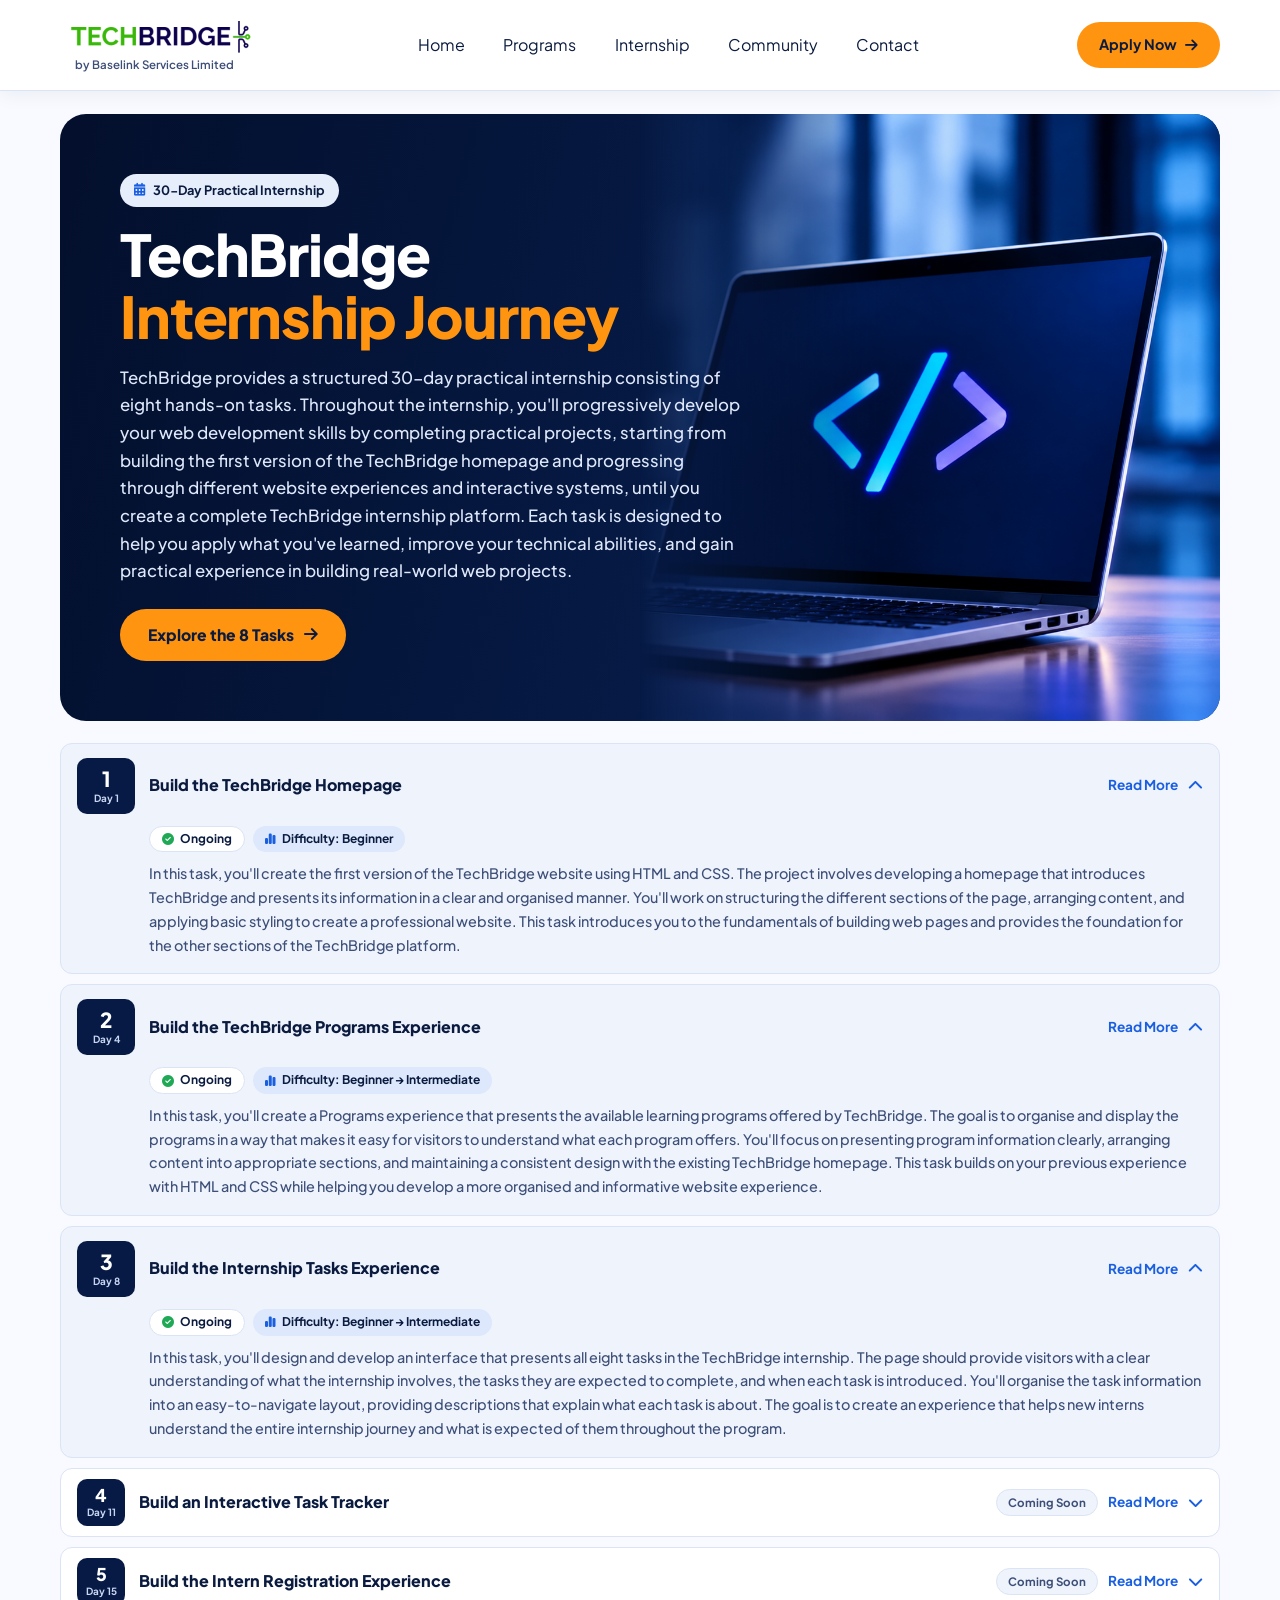
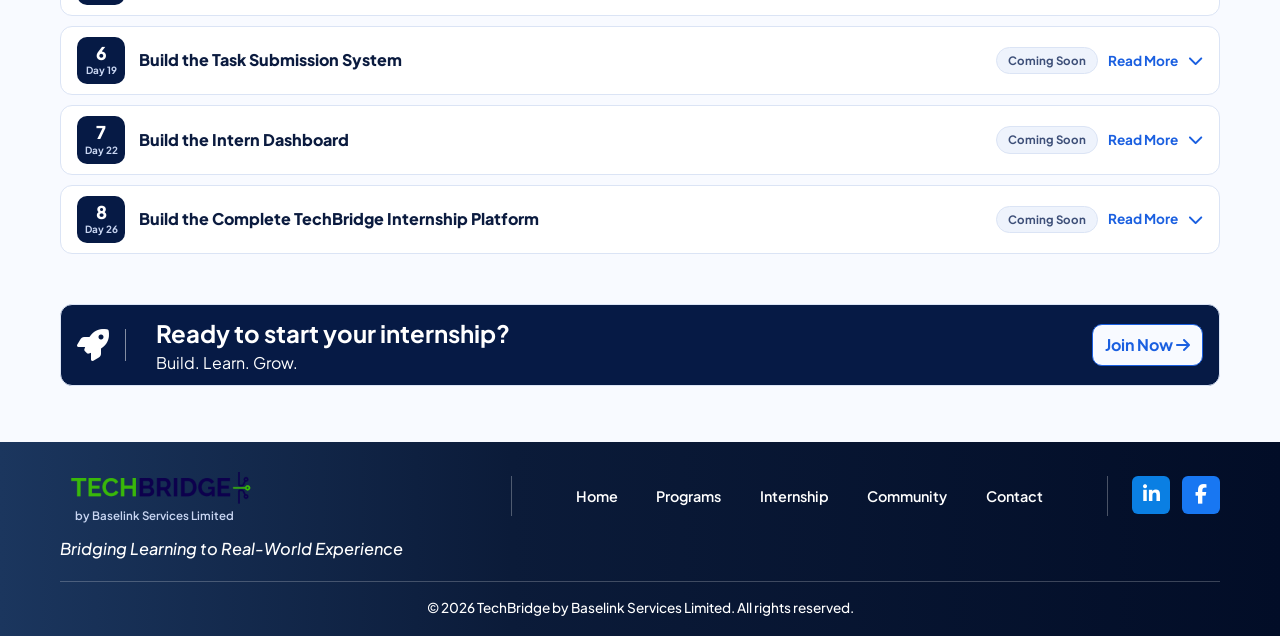
==== commit dffe358e: "css changes update" ====
--- a/internship.html
+++ b/internship.html
@@ -529,7 +529,30 @@
 
         </div>
 
+           <!-- INTERNSHIP CALL TO ACTION -->
+  <section class="enrol-banner" aria-labelledby="enrol-banner-title">
+
+    <div class="enrol-banner-copy">
+
+        <span class="enrol-banner-icon" aria-hidden="true">
+            <i class="fa-solid fa-rocket"></i>
+        </span>
+
+        <div class="enrol-banner-text">
+           <h2 id="enrol-banner-title">Ready to start your internship?</h2>
+           <p>Build. Learn. Grow.</p>
+        </div>
+    </div>
+
+    <a href="https://forms.gle/ZUnPYYG6onzdQqAy8" class="enrol-banner-link" target="_blank" rel="noopener">
+        Join Now
+        <i class="fa-solid fa-arrow-right" aria-hidden="true"></i>
+    </a>
+
+  </section>
+
     </section>
+
 
 </main>
 
@@ -581,4 +604,6 @@
     </footer>
 
 </body>
-</html>+</html>
+
+  
--- a/main.css
+++ b/main.css
@@ -1700,6 +1700,53 @@
 }
 
 
+/* =================================
+      INTERNSHIP CTA BANNER
+==================================== */
+
+.enrol-banner{
+    display: flex;
+    align-items: center;
+    justify-content: space-between;
+    margin-top: 50px;
+    padding: 10px 16px;
+    border: 1px solid var(--panel-edge);
+    border-radius: 12px;
+    background: var(--navy-900);
+    color: white;
+}
+
+
+.enrol-banner-copy{
+    display: flex;
+    align-items: center;
+    gap: 30px;
+}
+
+.fa-rocket{
+    font-size: clamp(15px, 2rem, 36px);
+}
+
+.enrol-banner-link{
+    border: 1px solid;
+    border-radius: 10px;
+    padding: 8px 12px;
+    background: var(--surface);
+    color: var(--blue);
+    font-weight: 700;
+}
+
+
+.enrol-banner-icon {
+    display: flex;
+    align-items: center;
+    justify-content: center;
+
+    padding-right: 16px;
+    border-right: 1px solid rgba(255,255,255,0.5);
+}
+
+
 /* =====================================================
    TABLET  (up to 899px)
 ===================================================== */
@@ -1757,6 +1804,18 @@
     .task-card:not([open]) .read-more::before {
         font-size: 0.7rem;
     }
+
+    .enrol-banner-text p{
+        font-size: 14px;
+    }
+
+    #enrol-banner-title{
+        font-size: 18px;
+    }
+
+    .enrol-banner-link{
+        font-size: 14px;
+    }
 }
 
 
@@ -1818,6 +1877,22 @@
     .task-details > p {
         font-size: 0.86rem;
     }
+
+    .enrol-banner-icon{
+        display: none;
+    }
+
+    .enrol-banner-text p{
+        font-size: 12px;
+    }
+
+    #enrol-banner-title{
+        font-size: 14px;
+    }
+
+    .enrol-banner-link{
+        font-size: 8px
+    }
 }
 
 
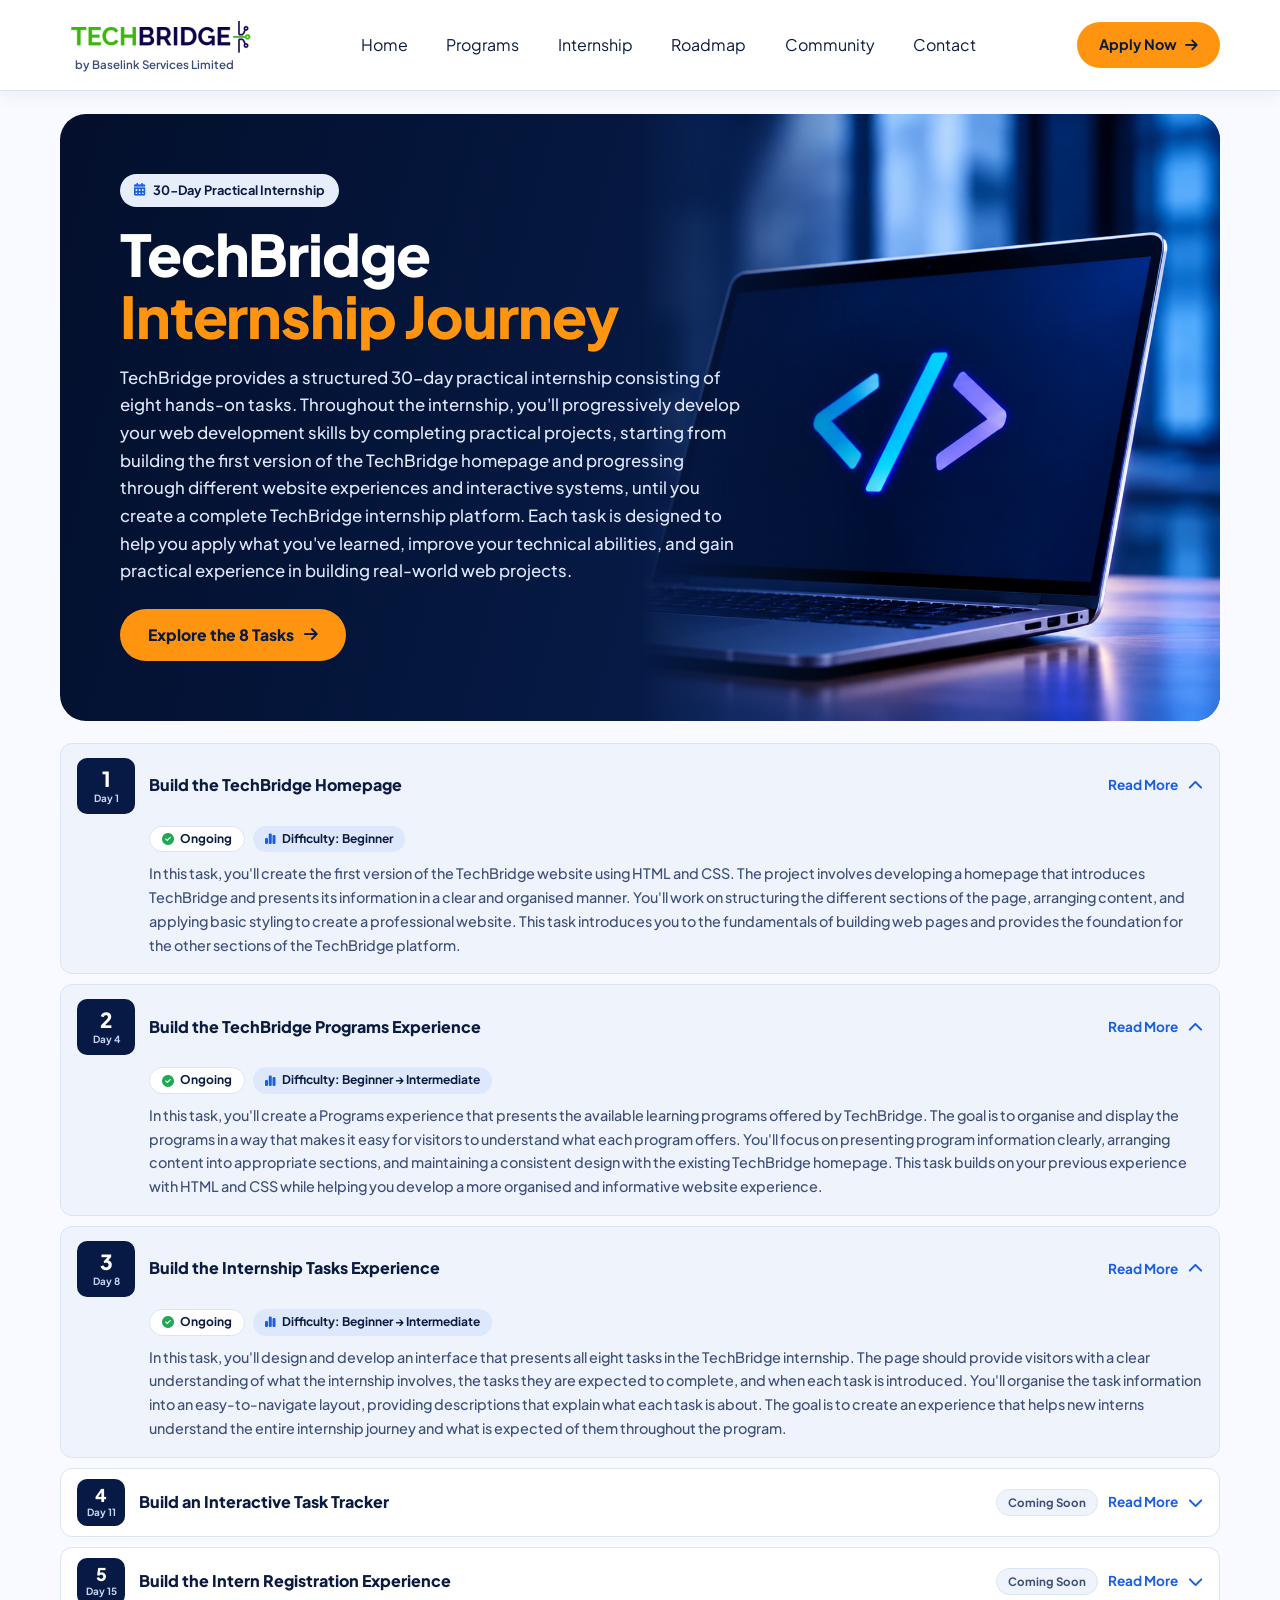
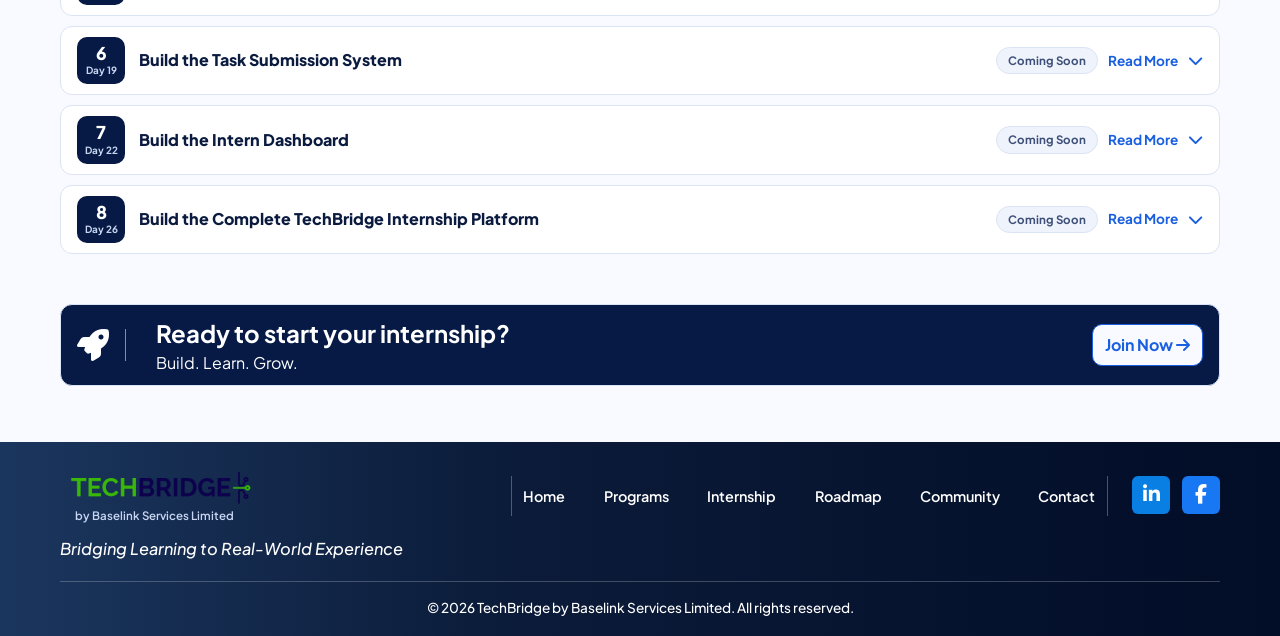
==== commit a503c475: "update previous files and add new file" ====
--- a/internship.html
+++ b/internship.html
@@ -28,6 +28,7 @@
                 <li><a href="./index.html">Home</a></li>
                 <li><a href="./programs.html">Programs</a></li>
                 <li><a href="./internship.html">Internship</a></li>
+                <li><a href="./roadmap.html">Roadmap</a></li>
                 <li><a href="https://forms.gle/ZUnPYYG6onzdQqAy8" target="_blank" rel="noopener noreferrer">Community</a></li>
                 <li><a href="#contact">Contact</a></li>
             </ul>
@@ -577,6 +578,7 @@
                     <li><a href="./index.html">Home</a></li>
                     <li><a href="./programs.html">Programs</a></li>
                     <li><a href="./internship.html">Internship</a></li>
+                    <li><a href="./roadmap.html">Roadmap</a></li>
                     <li><a href="https://forms.gle/ZUnPYYG6onzdQqAy8" target="_blank" rel="noopener noreferrer">Community</a></li>
                     <li><a href="index.html#contact">Contact</a></li>
                 </ul>
--- a/main.css
+++ b/main.css
@@ -1920,4 +1920,576 @@
     .task-details > p {
         font-size: 1rem;
     }
-}+}
+
+
+
+
+
+/*===============================
+     Roadmap Page
+=================================*/
+.techbridge-roadmap-page{
+    padding: 30px var(--bleed) 56px;
+}
+
+.roadmap-hero-section {
+    display: flex;
+    flex-direction: column;
+    align-items: center;
+    justify-content: center;
+    gap: 12px;
+    text-align: center;
+    padding: 40px 20px;
+}
+
+.program-label {
+    border: 1px solid var(--light-mint);
+    border-radius: 999px;
+    padding: 6px 14px;
+    background: var(--programs-pill);
+    font-size: 14px;
+    font-weight: 600;
+}
+
+.roadmap-header {
+    color: var(--heading-color);
+    font-size: 44px;
+    margin: 10px 0;
+}
+
+.roadmap-header-highlight {
+    color: var(--amber);
+}
+
+.roadmap-lede {
+    font-size: 18px;
+    color: var(--text-color);
+    line-height: 1.6;
+    max-width: 600px;
+    margin: 0;
+}
+
+.track-selector {
+    display: flex;
+    align-items: center;
+    gap: 5px;
+    margin-top: 25px;
+    padding: 5px;
+    border: 1px solid var(--border-color);
+    border-radius: 999px;
+    background: white;
+}
+
+.track-button {
+    padding: 12px 24px;
+    border-radius: 999px;
+    background: transparent;
+    border: none;
+    font-size: 16px;
+    cursor: pointer;
+    color: var(--text-color);
+}
+
+.track-selector .track-button.active {
+    background: var(--navy-900);
+    color: white;
+}
+
+
+#roadmap-track-info{
+    display: flex;
+    justify-content: space-between;
+    background: skyblue;
+    padding: 10px 20px;
+    border-radius: 12px;
+    align-items: center;
+    margin-bottom: 30px;
+    
+}
+
+.track-info-container{
+    display: flex;
+    align-items: center;
+    gap: 30px;
+}
+
+.track-info-container .fa-solid{
+    font-size: 32px;
+    border-right: 3px solid var(--navy-800);
+    padding-right: 30px;
+}
+
+.track-info-duration{
+    display: flex;
+    align-items: center;
+    gap: 10px;
+    border-left: 3px solid var(--navy-800);
+    padding-left: 30px;
+}
+
+.track-info-duration .fa-solid{
+    font-size: 32px;
+}
+
+
+.roadmap-layout {
+    display: grid;
+    grid-template-columns: minmax(0, 1fr) minmax(220px, 300px) minmax(0, 1fr);
+    align-items: stretch;
+    gap: 0;
+    width: 100%;
+}
+
+/* Centre SVG */
+.roadmap-center {
+    width: 100%;
+    min-width: 0;
+}
+
+.roadmap-svg {
+    display: block;
+    width: 100%;
+    height: auto;
+}
+
+/* Left and right card containers */
+.roadmap-left,
+.roadmap-right {
+    position: relative;
+    min-width: 0;
+}
+
+/* Generated task cards */
+.roadmap-layout .task-card {
+    position: absolute;
+    width: min(100%, 365px);
+    transform: translateY(-50%);
+    margin: 0;
+}
+
+/* Left cards meet the left edge of the SVG */
+.roadmap-left .task-card {
+    right: 0;
+}
+
+/* Right cards meet the right edge of the SVG */
+.roadmap-right .task-card {
+    left: 0;
+}
+
+
+.back-to-top{
+    display: flex;
+    justify-content: center;
+    border: 1px solid;
+    margin: 25px auto;
+    padding: 6px;
+    border-radius: 5px;
+    background: white;
+    color: var(--navy-900)
+}
+
+.day-number-container{
+    display: flex;
+    justify-content: space-between;
+    margin-bottom: 10px;
+}
+
+.task-description{
+    margin-bottom: 10px;
+}
+
+
+.task-difficulty{
+    border: 1px solid var(--navy-900);
+    background: var(--navy-900);
+    padding: 4px 10px;
+    color: white;
+    border-radius: 999px;
+}
+
+
+
+
+/* =================================
+   LARGE SCREENS: 1400px and above
+================================= */
+
+.roadmap-layout {
+    max-width: 1600px;
+    margin: 0 auto;
+    grid-template-columns: minmax(0, 1fr) minmax(260px, 300px) minmax(0, 1fr);
+}
+
+.roadmap-layout .task-card {
+    max-width: 400px;
+}
+
+/* Align cards with their SVG markers */
+
+/* Right side: Tasks 1, 3, 5, 7 */
+.roadmap-right .task-card:nth-child(1) { top: 7.37%; }
+.roadmap-right .task-card:nth-child(2) { top: 31.73%; }
+.roadmap-right .task-card:nth-child(3) { top: 56.09%; }
+.roadmap-right .task-card:nth-child(4) { top: 80.45%; }
+
+/* Left side: Tasks 2, 4, 6, 8 */
+.roadmap-left .task-card:nth-child(1) { top: 19.55%; }
+.roadmap-left .task-card:nth-child(2) { top: 43.91%; }
+.roadmap-left .task-card:nth-child(3) { top: 68.27%; }
+.roadmap-left .task-card:nth-child(4) { top: 92.63%; }
+
+
+/* =================================
+   MEDIUM DESKTOP: 900px - 1399px
+================================= */
+
+@media (min-width: 900px) and (max-width: 1399px) {
+
+    .roadmap-layout {
+        grid-template-columns: minmax(0, 1fr) minmax(220px, 260px) minmax(0, 1fr);
+    }
+
+    .roadmap-layout .task-card {
+        max-width: 340px;
+    }
+
+    .roadmap-header {
+        font-size: 40px;
+    }
+
+    .back-to-top{
+        margin: 50px 350px 10px;
+    }
+
+}
+
+
+/* =================================
+   TABLETS: 768px - 899px
+================================= */
+
+@media (min-width: 768px) and (max-width: 899px) {
+
+     .roadmap-hero-section {
+        padding: 30px 15px;
+    }
+
+    .roadmap-header {
+        font-size: 32px;
+    }
+
+    .roadmap-lede {
+        font-size: 16px;
+    }
+
+    .track-selector {
+        width: 100%;
+        max-width: 450px;
+    }
+
+    .track-button {
+        flex: 1;
+        padding: 11px 10px;
+        font-size: 14px;
+    }
+
+    #roadmap-track-info {
+        align-items: stretch;
+        gap: 20px;
+        padding: 20px;
+    }
+
+    .track-info-container {
+        gap: 15px;
+    }
+
+    .track-info-container .fa-solid {
+        padding-right: 15px;
+    }
+
+    .track-info-duration .fa-solid{
+        font-size: 24px;
+    }
+
+    /* Change the roadmap into one column */
+
+    .roadmap-layout {
+        display: flex;
+        flex-direction: column;
+        gap: 0;
+    }
+
+    .roadmap-left,
+    .roadmap-right {
+        display: contents;
+    }
+
+    .roadmap-center {
+        display: none;
+    }
+
+    .roadmap-layout .task-card {
+        position: relative;
+        top: auto;
+        left: auto;
+        right: auto;
+        transform: none;
+        width: 100%;
+        max-width: none;
+        margin: 0 0 16px;
+        padding: 18px;
+    }
+
+    /* Restore numerical task order */
+
+    .roadmap-right .task-card:nth-child(1) { order: 1; }
+    .roadmap-left .task-card:nth-child(1) { order: 2; }
+
+    .roadmap-right .task-card:nth-child(2) { order: 3; }
+    .roadmap-left .task-card:nth-child(2) { order: 4; }
+
+    .roadmap-right .task-card:nth-child(3) { order: 5; }
+    .roadmap-left .task-card:nth-child(3) { order: 6; }
+
+    .roadmap-right .task-card:nth-child(4) { order: 7; }
+    .roadmap-left .task-card:nth-child(4) { order: 8; }
+
+    .back-to-top {
+        width: fit-content;
+        margin: 25px auto;
+    }
+
+}
+
+
+/* =================================
+   MOBILE: 600px - 767px
+================================= */
+
+@media (min-width: 600px) and (max-width: 767px) {
+
+    .roadmap-hero-section {
+        padding: 30px 15px;
+    }
+
+    .roadmap-header {
+        font-size: 32px;
+    }
+
+    .roadmap-lede {
+        font-size: 16px;
+    }
+
+    .track-selector {
+        width: 100%;
+        max-width: 450px;
+    }
+
+    .track-button {
+        flex: 1;
+        padding: 11px 10px;
+        font-size: 14px;
+    }
+
+    #roadmap-track-info {
+        flex-direction: column;
+        align-items: stretch;
+        gap: 20px;
+        padding: 20px;
+    }
+
+    .track-info-container {
+        gap: 15px;
+    }
+
+    .track-info-container .fa-solid {
+        padding-right: 15px;
+    }
+
+    .track-info-duration {
+        border-left: none;
+        border-top: 2px solid var(--navy-800);
+        padding: 15px 0 0;
+    }
+
+    /* Change the roadmap into one column */
+
+    .roadmap-layout {
+        display: flex;
+        flex-direction: column;
+        gap: 0;
+    }
+
+    .roadmap-left,
+    .roadmap-right {
+        display: contents;
+    }
+
+    .roadmap-center {
+        display: none;
+    }
+
+    .roadmap-layout .task-card {
+        position: relative;
+        top: auto;
+        left: auto;
+        right: auto;
+        transform: none;
+        width: 100%;
+        max-width: none;
+        margin: 0 0 16px;
+        padding: 18px;
+    }
+
+    /* Restore numerical task order */
+
+    .roadmap-right .task-card:nth-child(1) { order: 1; }
+    .roadmap-left .task-card:nth-child(1) { order: 2; }
+
+    .roadmap-right .task-card:nth-child(2) { order: 3; }
+    .roadmap-left .task-card:nth-child(2) { order: 4; }
+
+    .roadmap-right .task-card:nth-child(3) { order: 5; }
+    .roadmap-left .task-card:nth-child(3) { order: 6; }
+
+    .roadmap-right .task-card:nth-child(4) { order: 7; }
+    .roadmap-left .task-card:nth-child(4) { order: 8; }
+
+    .back-to-top {
+        width: fit-content;
+        margin: 25px auto;
+    }
+
+}
+
+
+/* =================================
+   SMALL PHONES: 599px and below
+================================= */
+
+@media (max-width: 599px) {
+
+    .techbridge-roadmap-page {
+        padding: 20px 15px 40px;
+    }
+
+    .roadmap-hero-section {
+        padding: 25px 5px;
+        gap: 10px;
+    }
+
+    .roadmap-header {
+        font-size: 28px;
+        line-height: 1.3;
+    }
+
+    .roadmap-lede {
+        font-size: 15px;
+        line-height: 1.5;
+    }
+
+    .program-label {
+        font-size: 12px;
+    }
+
+    .track-selector {
+        width: 100%;
+        gap: 3px;
+        margin-top: 15px;
+    }
+
+    .track-button {
+        flex: 1;
+        padding: 10px 5px;
+        font-size: 12px;
+    }
+
+    #roadmap-track-info {
+        flex-direction: column;
+        align-items: stretch;
+        gap: 15px;
+        padding: 15px;
+    }
+
+    .track-info-container {
+        gap: 12px;
+    }
+
+    .track-info-container .fa-solid {
+        font-size: 25px;
+        padding-right: 12px;
+    }
+
+    .track-info-duration {
+        border-left: none;
+        border-top: 2px solid var(--navy-800);
+        padding: 12px 0 0;
+        font-size: 14px;
+    }
+
+    .track-info-duration .fa-solid {
+        font-size: 24px;
+    }
+
+    /* Single-column task layout */
+
+    .roadmap-layout {
+        display: flex;
+        flex-direction: column;
+        gap: 0;
+    }
+
+    .roadmap-left,
+    .roadmap-right {
+        display: contents;
+    }
+
+    .roadmap-center {
+        display: none;
+    }
+
+    .roadmap-layout .task-card {
+        position: relative;
+        top: auto;
+        left: auto;
+        right: auto;
+        transform: none;
+        width: 100%;
+        max-width: none;
+        margin: 0 0 14px;
+        padding: 15px;
+        border-radius: 12px;
+    }
+
+    /* Restore numerical task order */
+
+    .roadmap-right .task-card:nth-child(1) { order: 1; }
+    .roadmap-left .task-card:nth-child(1) { order: 2; }
+
+    .roadmap-right .task-card:nth-child(2) { order: 3; }
+    .roadmap-left .task-card:nth-child(2) { order: 4; }
+
+    .roadmap-right .task-card:nth-child(3) { order: 5; }
+    .roadmap-left .task-card:nth-child(3) { order: 6; }
+
+    .roadmap-right .task-card:nth-child(4) { order: 7; }
+    .roadmap-left .task-card:nth-child(4) { order: 8; }
+
+    .back-to-top {
+        width: fit-content;
+        margin: 20px auto;
+        padding: 8px 15px;
+    }
+
+}
+
+
+
+
+
+
+
+
+
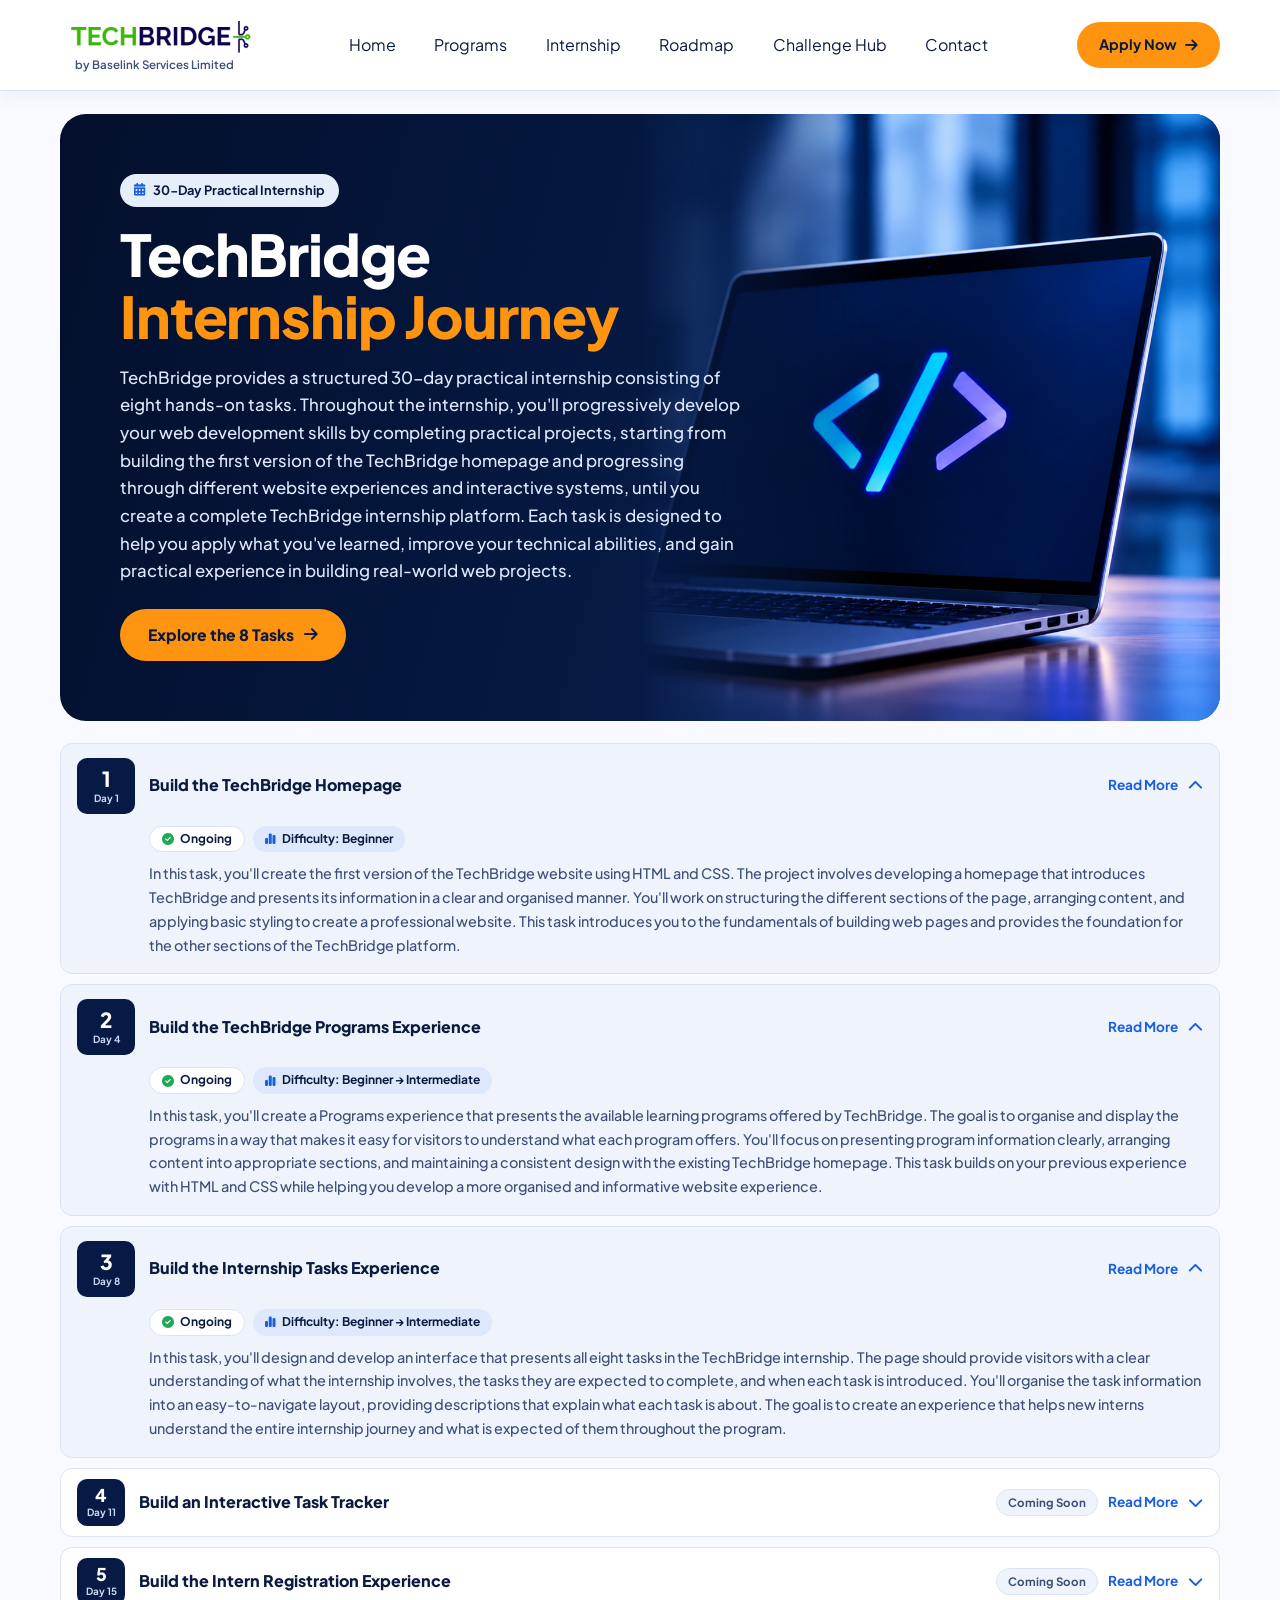
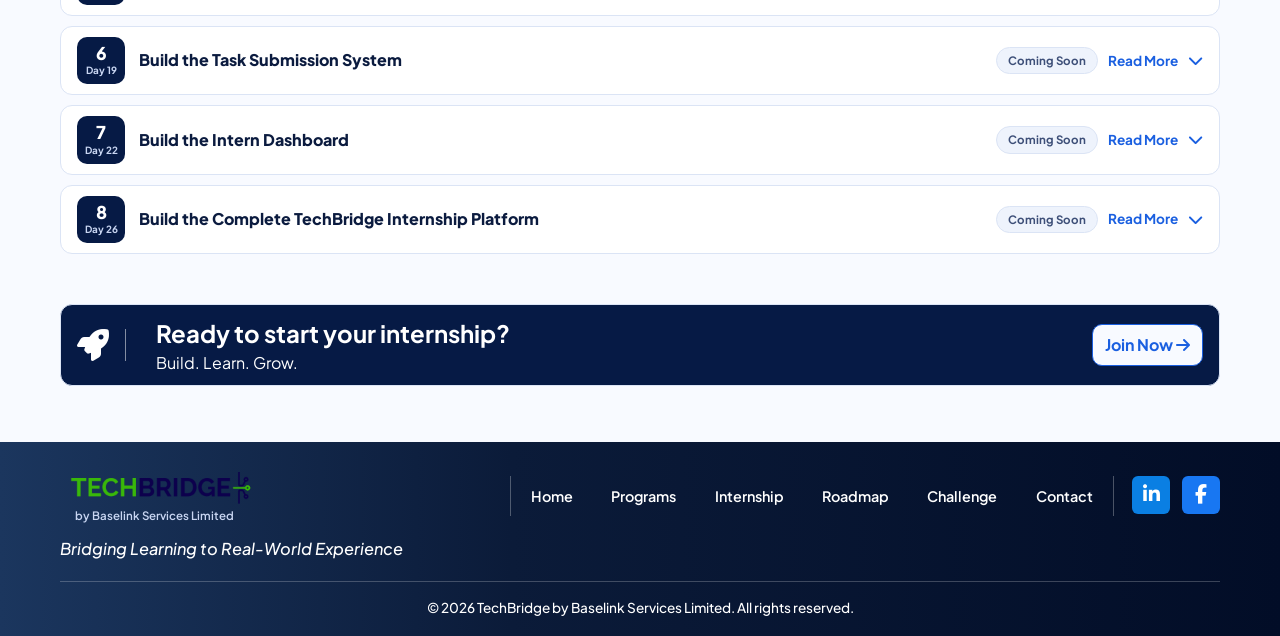
==== commit 8f9ed2a0: "add two new files while i modify the previous files in retrospect" ====
--- a/internship.html
+++ b/internship.html
@@ -29,8 +29,8 @@
                 <li><a href="./programs.html">Programs</a></li>
                 <li><a href="./internship.html">Internship</a></li>
                 <li><a href="./roadmap.html">Roadmap</a></li>
-                <li><a href="https://forms.gle/ZUnPYYG6onzdQqAy8" target="_blank" rel="noopener noreferrer">Community</a></li>
-                <li><a href="#contact">Contact</a></li>
+                <li><a href="/challenge.html">Challenge Hub</a></li>
+                <li><a href="/index.html#contact">Contact</a></li>
             </ul>
         </nav>
  
@@ -579,7 +579,7 @@
                     <li><a href="./programs.html">Programs</a></li>
                     <li><a href="./internship.html">Internship</a></li>
                     <li><a href="./roadmap.html">Roadmap</a></li>
-                    <li><a href="https://forms.gle/ZUnPYYG6onzdQqAy8" target="_blank" rel="noopener noreferrer">Community</a></li>
+                    <li><a href="/challenge.html">Challenge</a></li>
                     <li><a href="index.html#contact">Contact</a></li>
                 </ul>
             </nav>
--- a/main.css
+++ b/main.css
@@ -594,7 +594,7 @@
     grid-template-columns: 1fr 1.4fr auto;
     grid-template-areas: "identity trail socials";
     align-items: start;
-    gap: 24px;
+    gap: 18px;
 }
 
 .footer-identity {
@@ -1944,10 +1944,10 @@
 }
 
 .program-label {
-    border: 1px solid var(--light-mint);
+    border: 1px;
     border-radius: 999px;
     padding: 6px 14px;
-    background: var(--programs-pill);
+    background: var(--amber);
     font-size: 14px;
     font-weight: 600;
 }
@@ -2493,3 +2493,638 @@
 
 
 
+
+
+
+/* =========================================
+   CHALLENGE HUB
+========================================= */
+
+.challenge-hub {
+    width: 100%;
+    background: var(--surface);
+    color: var(--ink);
+    font-family: var(--font-main);
+}
+
+
+/* =========================================
+   HERO SECTION
+========================================= */
+
+.challenge-hero {
+    position: relative;
+    overflow: hidden;
+    padding: 90px var(--gutter);
+    text-align: center;
+
+    background: linear-gradient(
+        120deg,
+        var(--navy-950),
+        var(--navy-900),
+        var(--navy-800)
+    );
+}
+
+.challenge-hero-content {
+    max-width: 760px;
+    margin: 0 auto;
+}
+
+.challenge-hero .section-eyebrow {
+    display: inline-block;
+    margin-bottom: 18px;
+
+    color: var(--amber);
+    font-size: 13px;
+    font-weight: 800;
+    letter-spacing: 2px;
+    text-transform: uppercase;
+}
+
+.challenge-hero h1 {
+    margin-bottom: 20px;
+
+    color: #ffffff;
+    font-size: clamp(34px, 4vw, 54px);
+    font-weight: 800;
+    line-height: 1.2;
+}
+
+.challenge-hero p {
+    max-width: 650px;
+    margin: 0 auto;
+
+    color: #dbe4f5;
+    font-size: 16px;
+    line-height: 1.8;
+}
+
+
+/* =========================================
+   CHALLENGE EXPLORER
+========================================= */
+
+.challenge-explorer {
+    width: calc(100% - (var(--gutter) * 2));
+    max-width: var(--page-max);
+    margin: 0 auto;
+    padding: 65px 0 85px;
+}
+
+
+/* =========================================
+   FILTER BAR
+========================================= */
+
+.challenge-filter-bar {
+    display: flex;
+    align-items: center;
+    justify-content: space-between;
+    flex-wrap: wrap;
+    gap: 18px;
+
+    margin-bottom: 35px;
+}
+
+.challenge-track-controls {
+    display: flex;
+    align-items: center;
+    flex-wrap: wrap;
+    gap: 10px;
+}
+
+
+/* Track Filter Buttons */
+
+.track-filter-btn {
+    padding: 12px 20px;
+
+    border: 1px solid var(--panel-edge);
+    border-radius: 8px;
+
+    background: #ffffff;
+    color: var(--ink);
+
+    font-family: var(--font-main);
+    font-size: 13px;
+    font-weight: 700;
+
+    cursor: pointer;
+    transition: background 0.25s ease,
+                color 0.25s ease,
+                border-color 0.25s ease;
+}
+
+.track-filter-btn:hover {
+    border-color: var(--amber);
+    background: #fff8ed;
+    color: var(--navy-900);
+}
+
+.track-filter-btn.active {
+    border-color: var(--navy-900);
+    background: var(--navy-900);
+    color: #ffffff;
+}
+
+.track-filter-btn:focus-visible {
+    outline: 3px solid var(--amber);
+    outline-offset: 3px;
+}
+
+
+/* Difficulty Dropdown */
+
+.difficulty-filter {
+    min-width: 165px;
+}
+
+.difficulty-filter select {
+    width: 100%;
+    min-height: 44px;
+    padding: 11px 36px 11px 14px;
+
+    border: 1px solid var(--panel-edge);
+    border-radius: 8px;
+
+    background: #ffffff;
+    color: var(--ink);
+
+    font-family: var(--font-main);
+    font-size: 13px;
+    font-weight: 700;
+
+    cursor: pointer;
+}
+
+.difficulty-filter select:hover {
+    border-color: var(--amber);
+}
+
+.difficulty-filter select:focus-visible {
+    outline: 3px solid rgba(255, 148, 16, 0.2);
+    border-color: var(--amber-deep);
+}
+
+
+/* Search Bar */
+
+.challenge-search {
+    flex: 1;
+    min-width: 200px;
+    max-width: 280px;
+}
+
+.challenge-search input {
+    width: 100%;
+    min-height: 44px;
+    padding: 11px 15px;
+
+    border: 1px solid var(--panel-edge);
+    border-radius: 8px;
+
+    background: #ffffff;
+    color: var(--ink);
+
+    font-family: var(--font-main);
+    font-size: 13px;
+
+    outline: none;
+    transition: border-color 0.25s ease,
+                box-shadow 0.25s ease;
+}
+
+.challenge-search input::placeholder {
+    color: var(--ink-soft);
+    opacity: 0.8;
+}
+
+.challenge-search input:focus {
+    border-color: var(--amber-deep);
+    box-shadow: 0 0 0 3px rgba(255, 148, 16, 0.15);
+}
+
+
+/* =========================================
+   CHALLENGE CARD DISPLAY
+========================================= */
+
+/* One challenge per row on every screen */
+
+.challenge-card-grid {
+    display: grid;
+    grid-template-columns: minmax(0, 1fr);
+    gap: 20px;
+    width: 100%;
+}
+
+
+/* Individual Challenge Card */
+
+.challenge-card {
+    display: grid;
+    gap: 20px 30px;
+    align-items: center;
+
+    width: 100%;
+    padding: 28px 30px;
+
+    background: #ffffff;
+    border: 1px solid var(--panel-edge);
+    border-radius: 12px;
+}
+
+.challenge-card:hover {
+    border-color: #b9c9e7;
+    box-shadow: 0 10px 25px rgba(6, 26, 69, 0.08);
+    transform: translateY(-2px);
+}
+
+
+/* Challenge Track and Difficulty Labels */
+
+.challenge-card-header {
+    display: flex;
+    align-items: center;
+    flex-wrap: wrap;
+    gap: 9px;
+    margin-bottom: 14px;
+}
+
+.challenge-track,
+.challenge-difficulty {
+    display: inline-flex;
+    align-items: center;
+
+    padding: 6px 10px;
+    border-radius: 5px;
+
+    font-size: 11px;
+    font-weight: 800;
+    letter-spacing: 0.3px;
+}
+
+.challenge-track {
+    background: #eef3fc;
+    color: var(--navy-900);
+}
+
+.challenge-difficulty {
+    background: #fff4e4;
+    color: var(--amber-deep);
+}
+
+
+/* Challenge Information */
+
+.challenge-card h3 {
+    margin-bottom: 10px;
+
+    color: var(--navy-900);
+    font-size: 20px;
+    font-weight: 800;
+    line-height: 1.4;
+}
+
+.challenge-card p {
+    margin-bottom: 12px;
+
+    color: var(--ink-soft);
+    font-size: 13px;
+    line-height: 1.8;
+}
+
+.challenge-card .challenge-outcome {
+    color: var(--ink);
+    font-size: 13px;
+    line-height: 1.7;
+}
+
+.challenge-card .challenge-outcome strong {
+    color: var(--navy-900);
+}
+
+
+/* Challenge Button */
+
+.view-challenge-btn {
+    flex-shrink: 0;
+    align-self: center;
+
+    padding: 13px 20px;
+
+    border: 1px solid var(--navy-900);
+    border-radius: 7px;
+
+    background: var(--navy-900);
+    color: #ffffff;
+
+    font-family: var(--font-main);
+    font-size: 12px;
+    font-weight: 800;
+
+   cursor: pointer;
+transition: background 0.25s ease,
+            border-color 0.25s ease;
+}
+
+.view-challenge-btn:hover {
+    border-color: var(--amber-deep);
+    background: var(--amber-deep);
+    color: #ffffff;
+}
+
+.view-challenge-btn:focus-visible {
+    outline: 3px solid var(--amber);
+    outline-offset: 3px;
+}
+
+
+/* =========================================
+   EXPANDED CHALLENGE DETAILS
+========================================= */
+
+.challenge-details {
+    grid-column: 1 / -1;
+    width: 100%;
+    margin-top: 0;
+    padding: 24px;
+
+    background: var(--surface);
+    border: 1px solid var(--panel-edge);
+    border-radius: 9px;
+}
+
+.challenge-details h4 {
+    margin-bottom: 12px;
+
+    color: var(--navy-900);
+    font-size: 15px;
+    font-weight: 800;
+}
+
+.challenge-details p,
+.challenge-details li {
+    color: var(--ink-soft);
+    font-size: 13px;
+    line-height: 1.8;
+}
+
+.challenge-details ul {
+    margin: 0 0 18px;
+    padding-left: 20px;
+}
+
+.challenge-details li {
+    margin-bottom: 6px;
+}
+
+.challenge-details[hidden] {
+    display: none;
+}
+
+
+/* =========================================
+   EMPTY SEARCH RESULTS
+========================================= */
+
+.challenge-empty-state {
+    padding: 55px 20px;
+
+    background: #ffffff;
+    border: 1px solid var(--panel-edge);
+    border-radius: 12px;
+
+    text-align: center;
+}
+
+.challenge-empty-state h3 {
+    margin-bottom: 10px;
+
+    color: var(--navy-900);
+    font-size: 21px;
+    font-weight: 800;
+}
+
+.challenge-empty-state p {
+    color: var(--ink-soft);
+    font-size: 14px;
+    line-height: 1.7;
+}
+
+.challenge-empty-state[hidden] {
+    display: none;
+}
+
+
+/* =========================================
+   SMALL PHONES
+   0px - 599px
+========================================= */
+
+@media (max-width: 599px) {
+
+    .challenge-hero {
+        padding: 65px 18px;
+    }
+
+    .challenge-hero .section-eyebrow {
+        font-size: 11px;
+    }
+
+    .challenge-hero h1 {
+        font-size: 32px;
+    }
+
+    .challenge-hero p {
+        font-size: 14px;
+    }
+
+    .challenge-explorer {
+        width: calc(100% - 32px);
+        padding: 40px 0 60px;
+    }
+
+    .challenge-filter-bar {
+        align-items: stretch;
+        flex-direction: column;
+        gap: 14px;
+        margin-bottom: 25px;
+    }
+
+    .challenge-track-controls {
+        display: grid;
+        grid-template-columns: 1fr 1fr;
+        gap: 8px;
+    }
+
+    .track-filter-btn {
+        padding: 12px 8px;
+        font-size: 11px;
+    }
+
+    .difficulty-filter,
+    .challenge-search {
+        width: 100%;
+        max-width: none;
+    }
+
+    .challenge-card-grid {
+        gap: 15px;
+    }
+
+    .challenge-card {
+    grid-template-columns: minmax(0, 1fr);
+    align-items: stretch;
+    gap: 18px;
+    padding: 20px;
+}
+
+    .challenge-card h3 {
+        font-size: 18px;
+    }
+
+    .challenge-card p,
+    .challenge-card .challenge-outcome {
+        font-size: 12px;
+    }
+
+    .view-challenge-btn {
+        width: 100%;
+        align-self: stretch;
+    }
+
+    .challenge-details {
+        padding: 18px;
+    }
+}
+
+
+/* =========================================
+   LARGER PHONES
+   600px - 767px
+========================================= */
+
+@media (min-width: 600px) and (max-width: 767px) {
+
+    .challenge-hero {
+        padding: 75px 30px;
+    }
+
+    .challenge-hero h1 {
+        font-size: 40px;
+    }
+
+    .challenge-explorer {
+        width: calc(100% - 48px);
+        padding: 50px 0 65px;
+    }
+
+    .challenge-filter-bar {
+        justify-content: flex-start;
+    }
+
+    .challenge-track-controls {
+        width: 100%;
+    }
+
+    .difficulty-filter {
+        flex: 1;
+    }
+
+    .challenge-search {
+        flex: 1.5;
+        max-width: none;
+    }
+
+    .challenge-card {
+        padding: 24px;
+        gap: 20px;
+    }
+
+    .challenge-card h3 {
+        font-size: 19px;
+    }
+
+    .view-challenge-btn {
+        padding: 12px 15px;
+    }
+}
+
+
+/* =========================================
+   TABLETS
+   768px - 898px
+========================================= */
+
+@media (min-width: 768px) and (max-width: 898px) {
+
+    .challenge-hero {
+        padding: 80px 35px;
+    }
+
+    .challenge-explorer {
+        width: calc(100% - 60px);
+        padding: 55px 0 75px;
+    }
+
+    .challenge-filter-bar {
+        flex-wrap: wrap;
+    }
+
+    .challenge-track-controls {
+        flex: 1 1 100%;
+    }
+
+    .difficulty-filter {
+        flex: 0 0 180px;
+    }
+
+    .challenge-search {
+        flex: 1;
+        max-width: none;
+    }
+
+    .challenge-card {
+        padding: 26px;
+    }
+}
+
+
+/* =========================================
+   DESKTOP
+   899px - 1399px
+========================================= */
+
+@media (min-width: 899px) and (max-width: 1399px) {
+
+    .challenge-explorer {
+        width: calc(100% - 80px);
+    }
+
+    .challenge-card {
+        padding: 30px;
+    }
+}
+
+
+/* =========================================
+   VERY LARGE SCREENS
+   1400px AND ABOVE
+========================================= */
+
+@media (min-width: 1400px) {
+
+    .challenge-explorer {
+        max-width: 1200px;
+    }
+
+    .challenge-hero {
+        padding: 105px var(--gutter);
+    }
+
+    .challenge-card {
+        padding: 34px 38px;
+    }
+}
